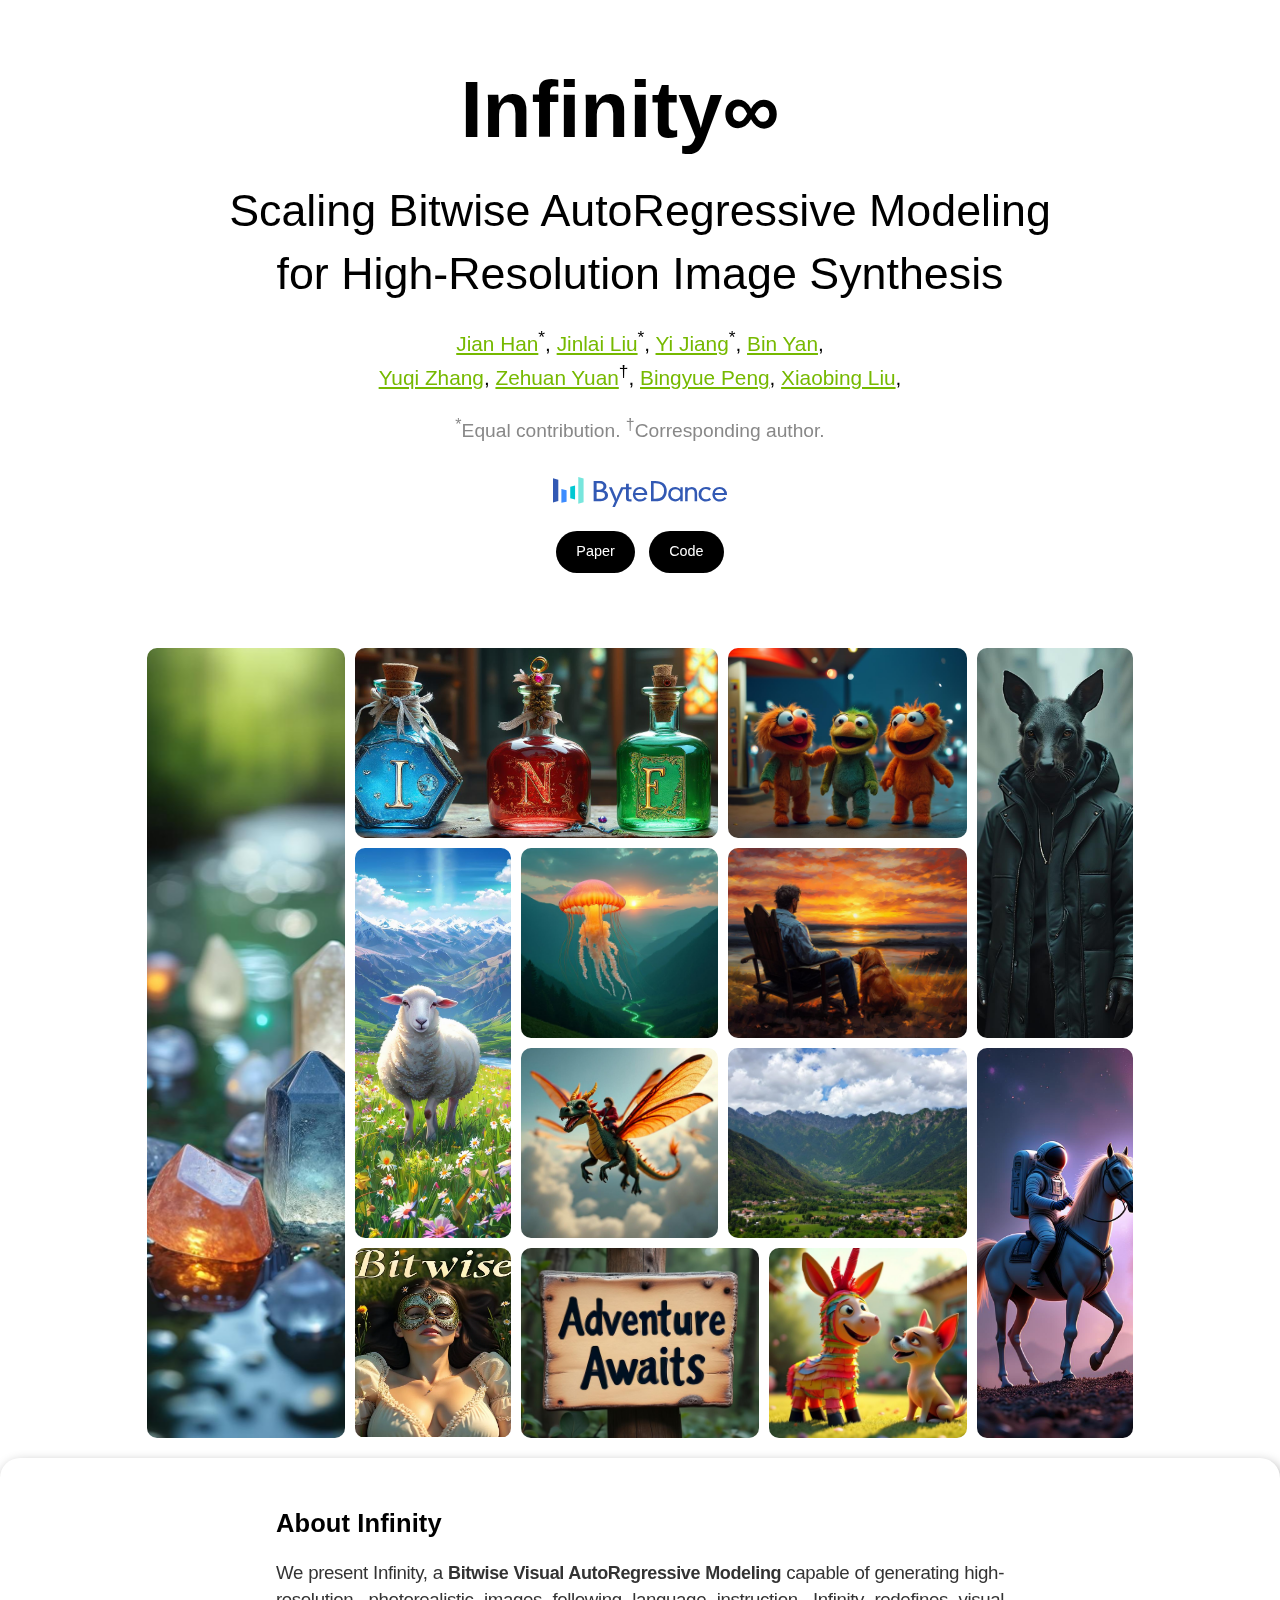
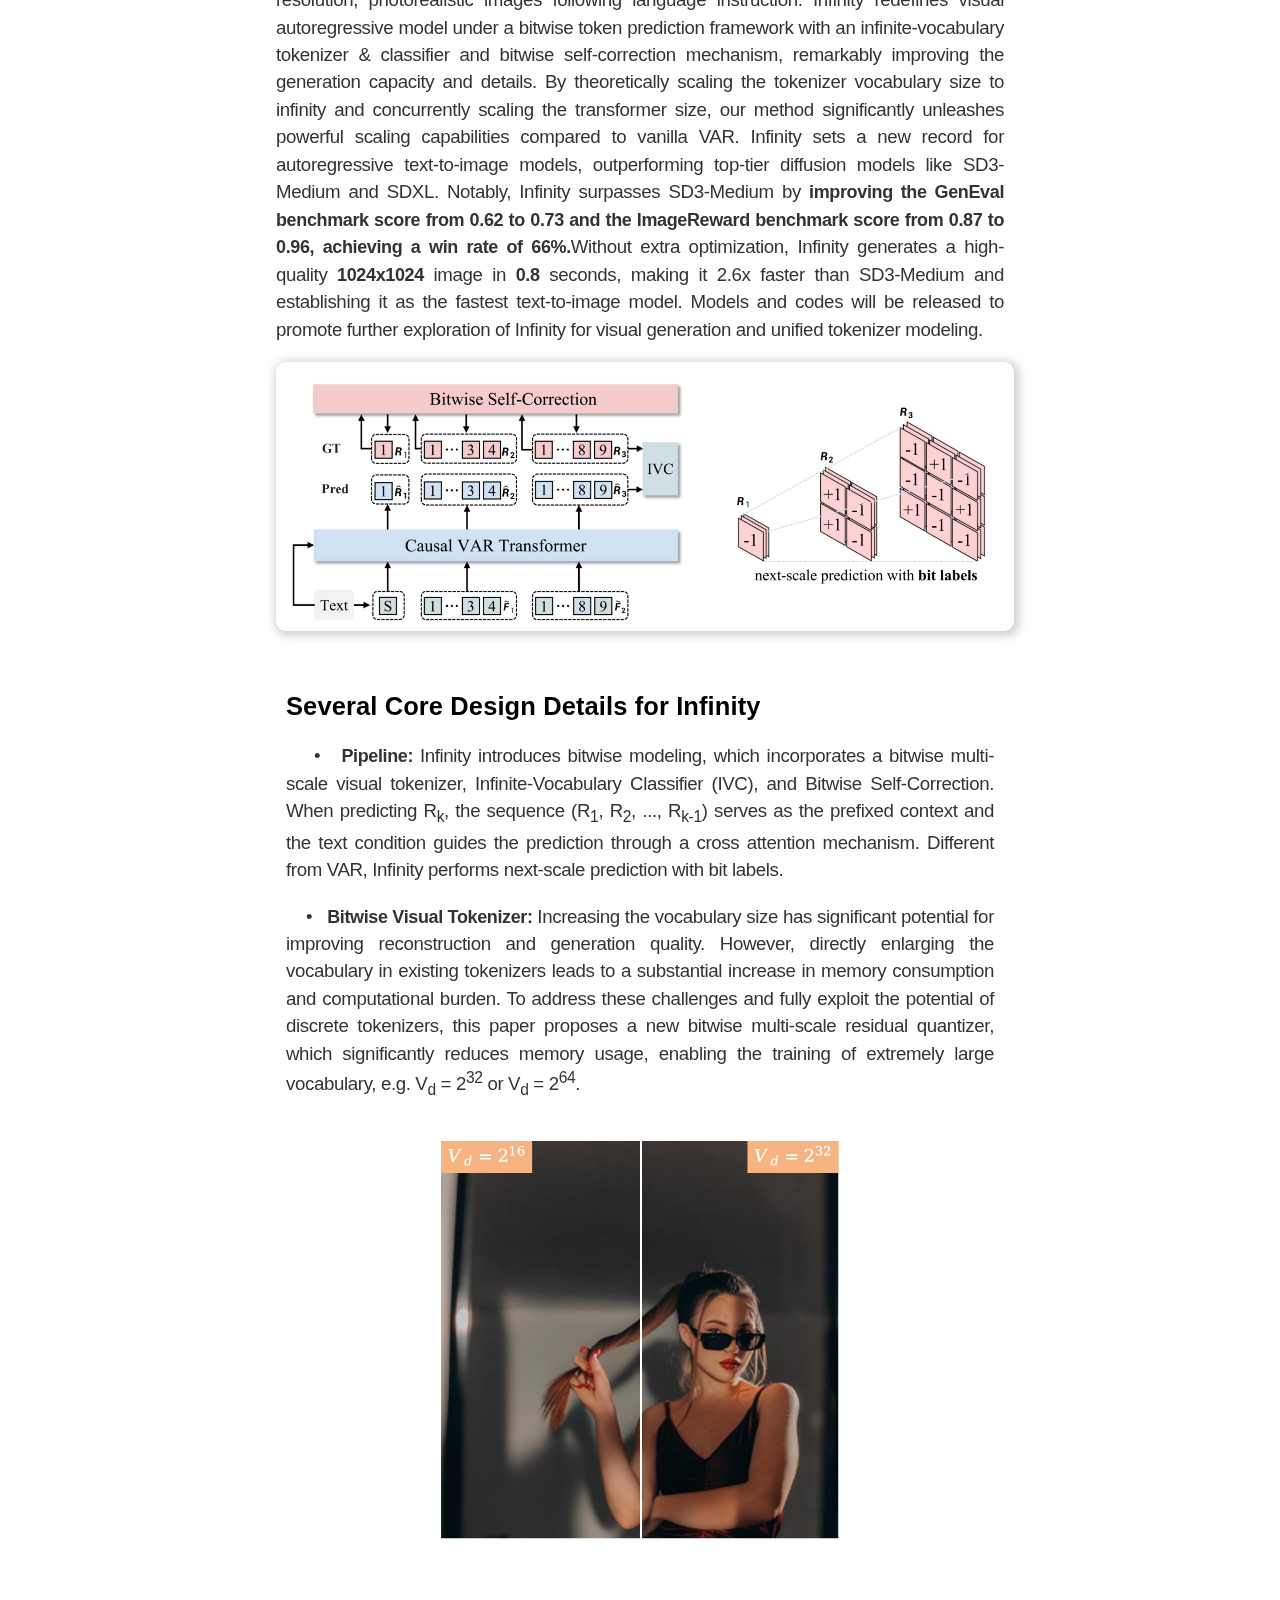
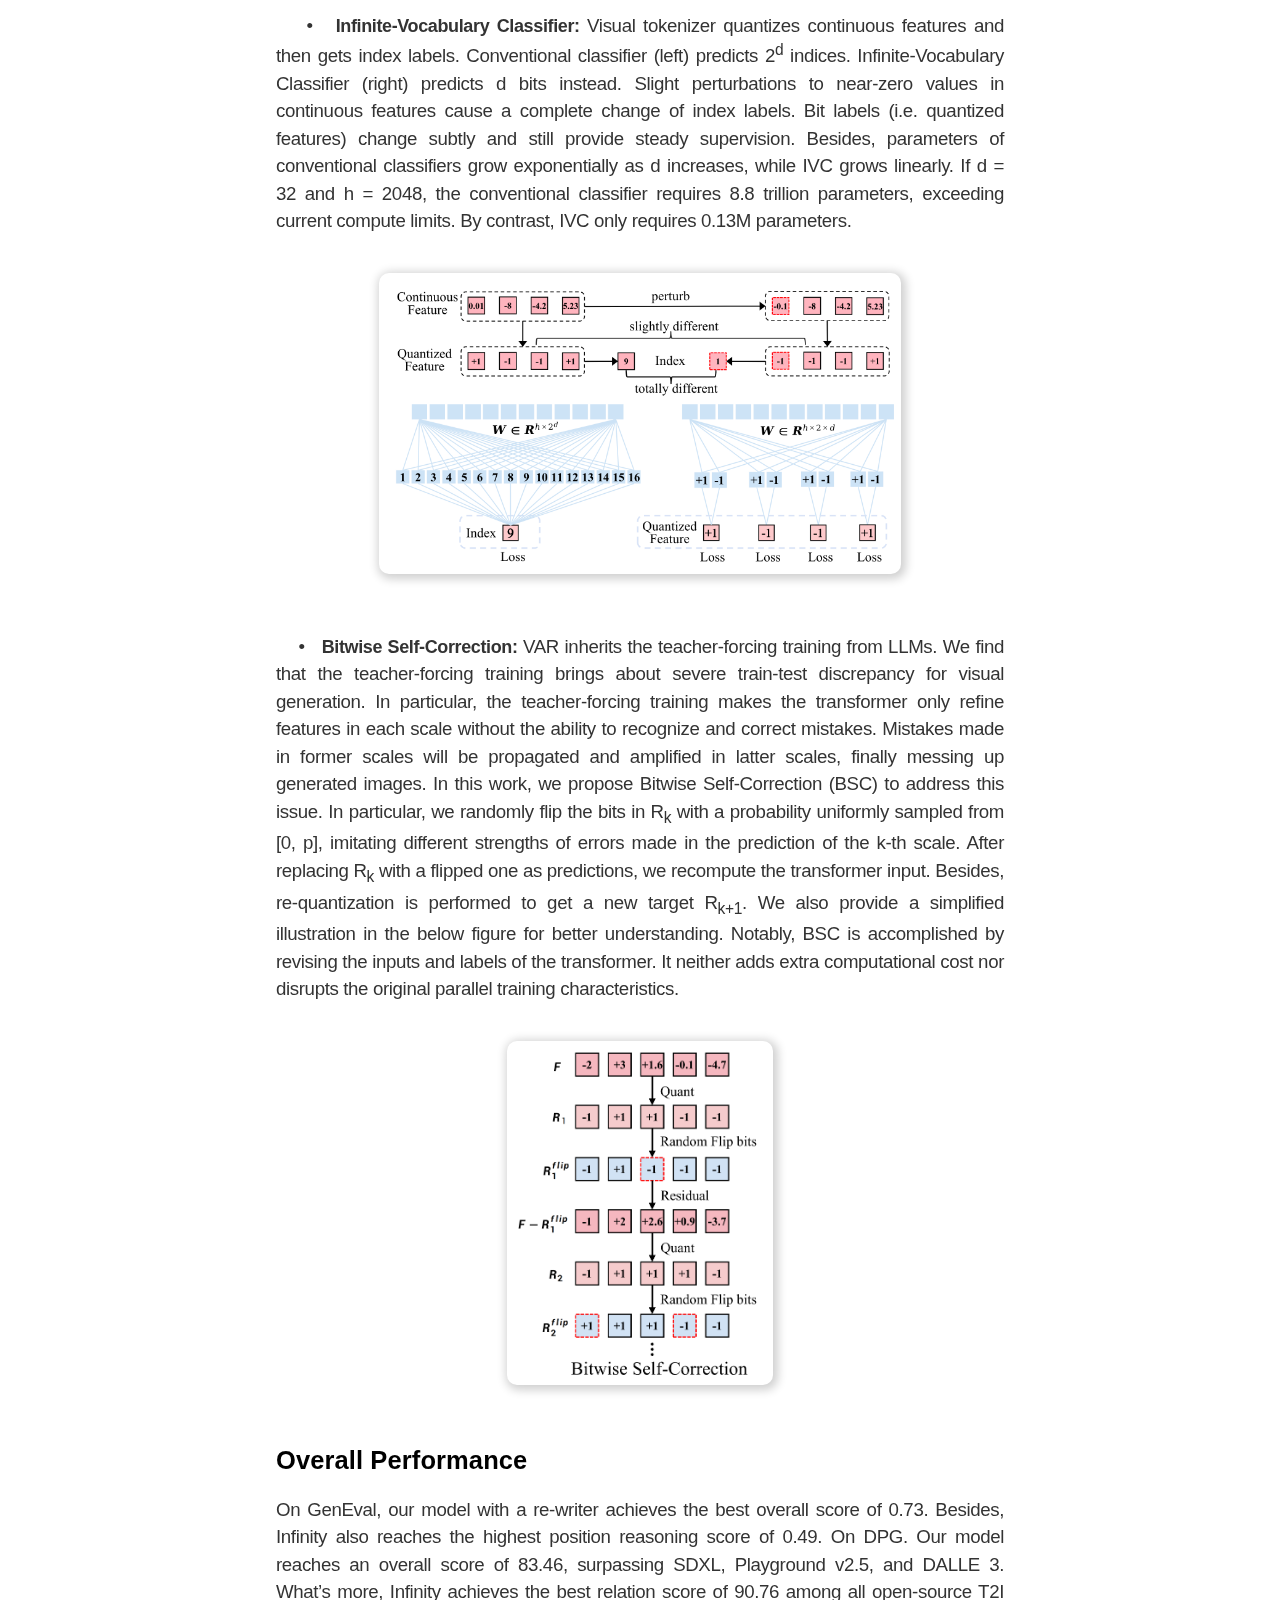
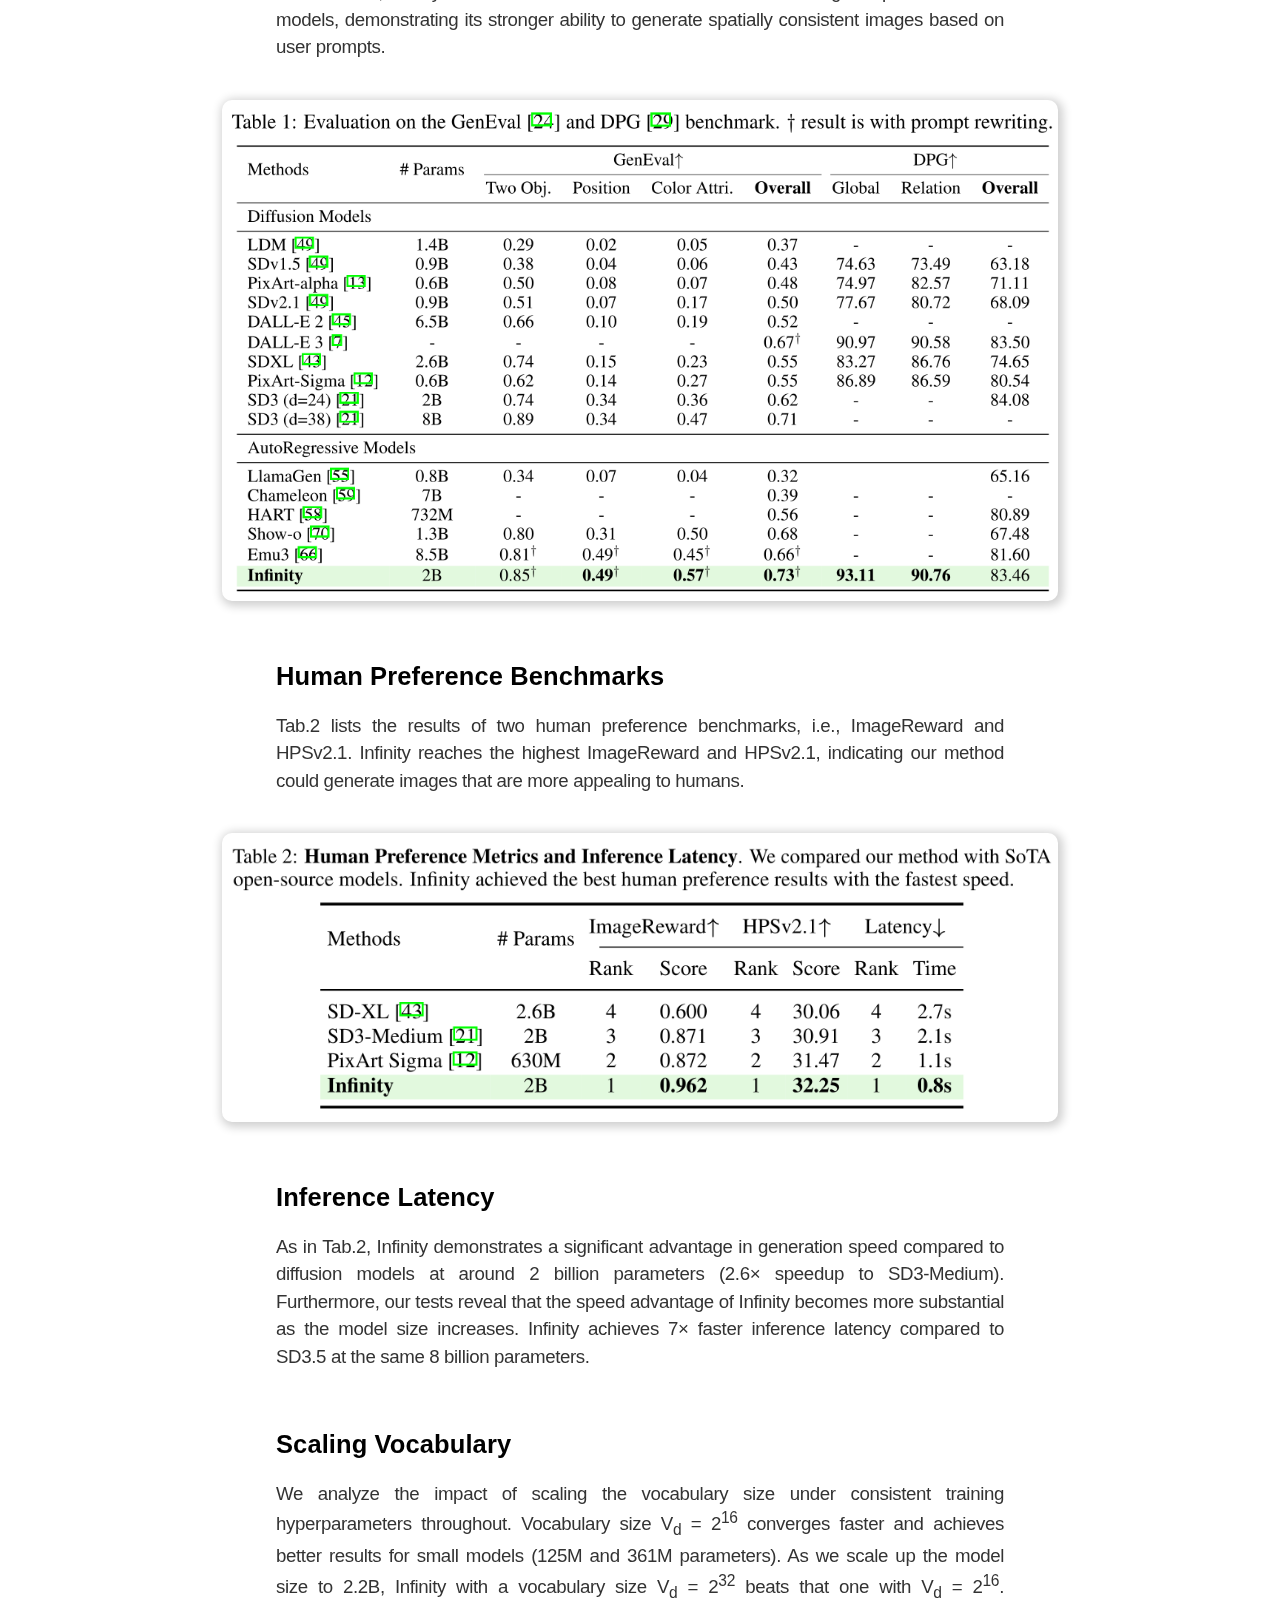
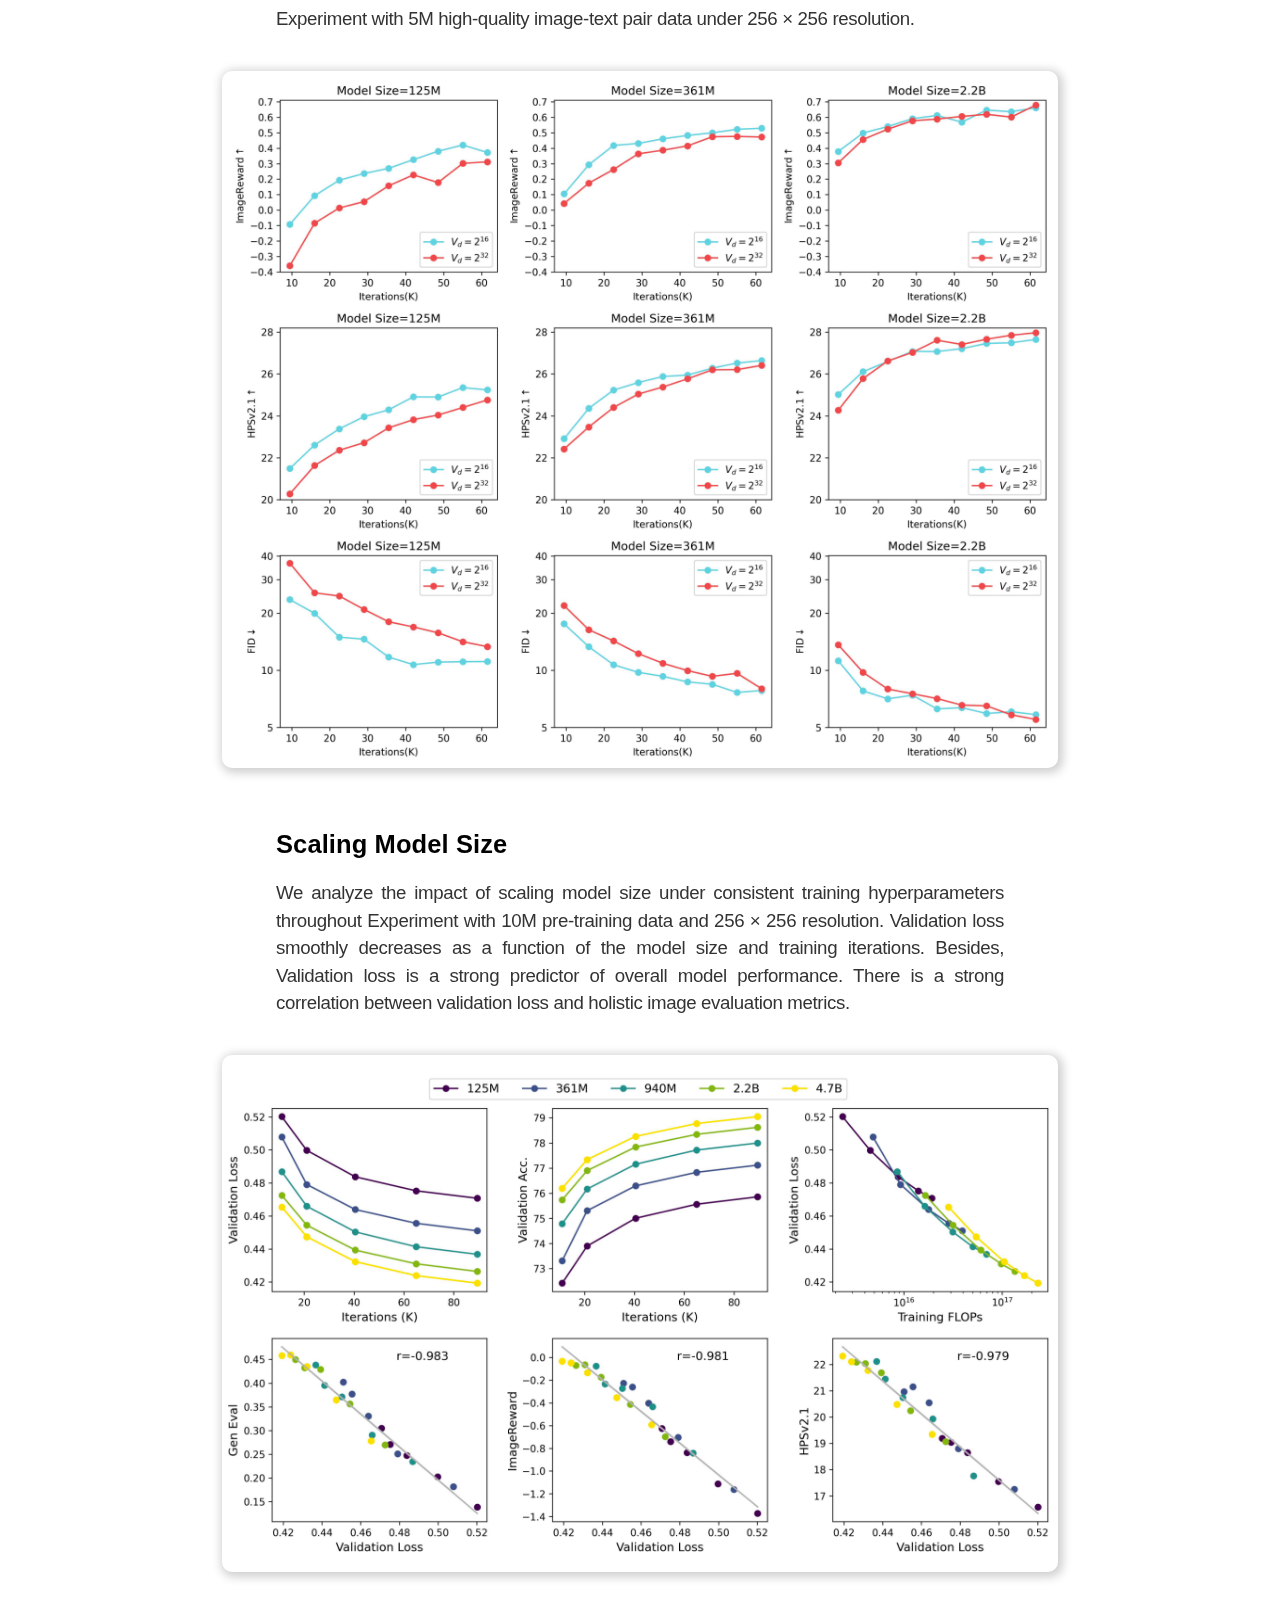
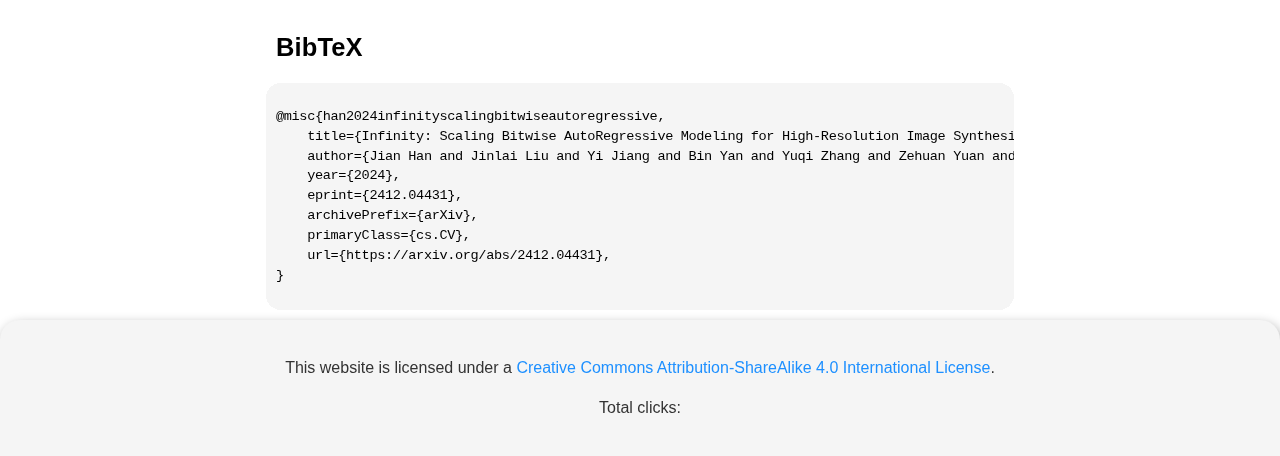
==== index.html @ 21032c70 "[update] rename html" ====
<!DOCTYPE html>
<html lang="en"><head><meta http-equiv="Content-Type" content="text/html; charset=UTF-8">
    <meta name="viewport" content="width=device-width, initial-scale=1.0">
    <title>Infinity</title>
    <style>
        body {
            font-family: Arial, sans-serif;
            line-height: 1.5; /* Adjust this value to make the spacing larger */
            margin: 0;
            padding: 0;
            color: black;
            background-image: url('asset/samples/pexels-photo-28821825.jpeg'); /* Background image */
            background-size: contain; /* Cover the entire viewport */
            background-attachment: fixed; /* Fixed background */
            background-position: center;
            direction: ltr;
        }
        .hero {
            text-align: center;
            padding: 50px 0;
            background-color: #fff;
            border-bottom-left-radius: 20px;
            border-bottom-right-radius: 20px;
        }
        .hero h1 {
            font-size: 5em;
            margin: 0.2em 0;
        }
        .hero h2 {
            font-size: 2.8em;
            margin: 0.2em 0;
            font-weight: normal;
            line-height: 1.4; /* Adjust this value to make the spacing larger */
        }
        .hero p {
            font-size: 1.4em;
            margin-bottom: 1em;
        }
        .button {
            display: inline-block;
            padding: 10px 20px;
            margin: 5px;
            font-size: 0.9em;
            color: white;
            background-color: black;
            border-radius: 30px;
            text-decoration: none;
        }
        .gallery-container {
            max-width: 77%; /* Limit the width of the gallery */
            margin: 0 auto; /* Center the gallery */
            padding: 20px 0; /* Add some padding on top and bottom */
        }
        .gallery {
            display: grid;
            grid-template-columns: repeat(24, 1fr); /* 12 columns grid */
            grid-auto-rows: 150px; /* Adjust row height */
            gap: 10px;
        }
        .gallery-item {
            overflow: hidden;
            /*aspect-ratio: 1/1; !* Keep the aspect ratio of the images *!*/
        }
        .gallery-item img {
            width: 100%;
            height: 100%;
            object-fit: cover;
            cursor: pointer; /* Cursor change on hover */
            border-radius: 10px; /* Rounded corners */
            transition: transform 0.3s ease; /* Add smooth transition */
        }
        /* Image scaling on hover */
        .gallery-item img:hover {
            transform: scale(1.2); /* Scale the image to 1.2 times its original size */
        }
        /* Define specific grid item placements */
        .item1 { grid-column: span 5; grid-row: span 8; } /* Large image */
        .item2 { grid-column: span 9; grid-row: span 2; } /* Smaller image */
        .item3 { grid-column: span 6; grid-row: span 2; } /* Horizontal image */
        .item4 { grid-column: span 4; grid-row: span 4; } /* Wide image */
        .item5 { grid-column: span 4; grid-row: span 4; } /* Wide image */
        .item6 { grid-column: span 5; grid-row: span 2; } /* Wide image */
        .item7 { grid-column: span 6; grid-row: span 2; } /* Square image */
        .item8 { grid-column: span 5; grid-row: span 2; } /* Vertical image */
        .item9 { grid-column: span 6; grid-row: span 2; } /* Vertical image */


        .item10 { grid-column: span 4; grid-row: span 4; } /* Another larger image */
        .item11 { grid-column: span 4; grid-row: span 2; } /* Another larger image */
        .item12 { grid-column: span 6; grid-row: span 2; } /* Another larger image */
        .item13 { grid-column: span 5; grid-row: span 2; } /* Another larger image */

        .item14 { grid-column: span 4; grid-row: span 3; } /* Another larger image */

        .item15 { grid-column: span 4; grid-row: span 4; } /* Another larger image */
        .item16 { grid-column: span 4; grid-row: span 4; } /* Another larger image */
        .item17 { grid-column: span 2; grid-row: span 4; } /* Another larger image */
        .item18 { grid-column: span 2; grid-row: span 4; } /* Another larger image */

        /* Modal styling */
        #modal {
            display: none; /* Hidden by default */
            position: fixed; /* Stay in place */
            z-index: 1; /* Sit on top */
            left: 0;
            top: 0;
            width: 100%; /* Full width */
            height: 100%; /* Full height */
            overflow: auto; /* Enable scroll if needed */
            background-color: rgba(0, 0, 0, 0.9); /* Black w/ opacity */
            justify-content: center; /* Horizontally center the image */
            flex-direction: column;
            align-items: center; /* Center align items vertically */
        }
        #modal img {
            margin: auto;
            display: block;
            max-width: 77%;
            max-height: 77%; /* Ensure the image doesn't overflow vertically */
            object-fit: contain; /* Make sure the aspect ratio is preserved */
        }
        #modal-description {
            color: white;
            text-align: center;
            margin-top: 10px; /* Adjust this value to move text closer to the image */
            font-size: 1.2em;
        }
        .description {
            font-family: Arial, sans-serif;
            font-style: normal;
            font-size: 17px;
            line-height: 1.47;
            color: #333;
            /*color: black; !* Text color *!*/
            letter-spacing: -0.022em;
            font-weight: 400;
            background-color: #fff; /* Solid background color that spans the entire width */
            padding: 20px 0; /* Add vertical padding */
            text-align: center; /* Center align text */
            border-top-left-radius: 20px;
            border-top-right-radius: 20px;
            box-shadow: 2px 4px 12px #00000054;
        }
        .description_noborder {
            font-family: Arial, sans-serif;
            font-style: normal;
            font-size: 17px;
            line-height: 1.47;
            color: #333;
            /*color: black; !* Text color *!*/
            letter-spacing: -0.022em;
            font-weight: 400;
            background-color: #fff; /* Solid background color that spans the entire width */
            padding: 20px 0; /* Add vertical padding */
            text-align: center; /* Center align text */
        }
        .description-content {
            /*background-color: rgba(255, 255, 255, 0.1); !* Semi-transparent background inside the section *!*/
            /*border: 2px solid #555; !* Adding a lighter border *!*/
            max-width: 65%; /* Limit the width to 80% of the screen */
            margin: 0 auto; /* Center the content horizontally */
            padding: 20px; /* Padding inside the border */
            font-style: normal;
            border-radius: 18px;
            /*box-shadow: 2px 4px 12px #00000014;*/
        }
        .description-content h2 {
            display: block;
            color: black;
            font-size: 1.5em;
            line-height: 1.125;
            letter-spacing: .004em;
            font-weight: 600;
            text-align: left; /* Center-align the h2 */
            margin-block-start: 0.83em;
            margin-block-end: 0.83em;
            margin-inline-start: 0px;
            margin-inline-end: 0px;
            font-style: normal;
        }
        .description-content p {
            font-size: 1.1em;
            text-align: justify; /* Left-align the p */
            font-weight: normal;
        }
        .citation {
            /*background-color: #333; !* Solid background color that spans the entire width *!*/
            font-family: Arial, sans-serif;
            background-color: #fff; /* Solid background color that spans the entire width */
            color: black;
            padding: 10px;
            text-align: center;
            margin-top: 10px;
        }
        .citation-content {
            text-align: left;
            border-radius: 15px; /* Rounded corners */
            font-size: 0.8em;
            max-width: 80%; /* Limit the width to 80% of the screen */
            margin: 0 auto; /* Center the content horizontally */
            margin-top: -30px;
            padding: 0; /* Padding inside the border */
            background-color: #f5f5f5; /* Semi-transparent background inside the section */
            overflow-x: auto; /* Horizontal scrolling */
            overflow-y: hidden; /* Prevent vertical scrolling */
            white-space: nowrap; /* Prevent line breaks */
        }
        .citation-content h2 {
            font-size: 2em;
            text-align: left;
            font-weight: normal;
        }
        .citation pre {
            border-radius: 15px; /* Rounded corners */
            max-width: 90%; /* Limit the width to 80% of the screen */
            text-align: left;
        }
        .footer {
            background-color: #f5f5f5;
            box-shadow: 2px 4px 12px #00000054;
            color: #333;
            padding: 20px;
            text-align: center;
            margin-top: -20px;
            border-top-left-radius: 20px;
            border-top-right-radius: 20px;
        }
        .footer a {
            color: dodgerblue;
            text-decoration: none;
        }
        .inserted-image {
            max-width: 80%;  /* Set the maximum width for the image */
            height: auto;    /* Ensure the height adjusts automatically to maintain aspect ratio */
            margin: 30px;  /* Add space above and below the image */
            margin-top: 10px;
            display: block;  /* Make sure the image is treated as a block-level element */
            margin-left: auto; /* Center the image horizontally */
            margin-right: auto;
            border-radius: 10px;
            box-shadow: 2px 2px 10px 3px #00000030;
        }
        .inserted-image-noshadow {
            max-width: 30%;  /* Set the maximum width for the image */
            margin-left: auto; /* Center the image horizontally */
            margin-right: auto;
            border-radius: 10px;
        }
        .video-container {
            text-align: center;  /* Center the video horizontally */
            margin: 20px 0;  /* Add some vertical margin around the video */
        }
        video {
            max-width: 80%;  /* The video will scale to fit the container */
            height: auto;  /* Maintain the video's aspect ratio */
            border-radius: 10px;  /* Rounded corners for the video */
            box-shadow: 2px 2px 10px 3px #00000054;
        }
        .logo {
            color: black;
            display: flex;
            justify-content: center;
            /*justify-content: left;*/
            align-items: center;
            text-align: center;
            gap: 60px;
        }
        .logo-sup {
            position: absolute;
            top: -5px; /* Adjust this value to position it closer to the top */
            right: -10px; /* Adjust this value to move it horizontally */
            font-size: 14px; /* Increase the size of the superscript */
            color: black; /* Change the color if needed */
          }
        /* Image comparison container */
        .image-comparison-container {
            background-color: #fff; /* Solid background color that spans the entire width */
        }
        .image-comparison-content {
            position: relative;
            width: 580px;  /* Adjust the width as needed */
            height: 402px; /* Adjust the height as needed */
            overflow: hidden; /* Make sure overflow isn't hiding any part of the images */
            margin: 0 auto;
            margin-top: -20px;
            cursor: ew-resize;
            border-radius: 10px;
        }
        .image-comparison-content img {
            position: absolute;
            width: 100%;
            height: 99%;
            background-color: #fff;
            object-fit: contain; /* Use contain to ensure the whole image is visible */
        }
        .image-comparison-content .slider {
            position: absolute;
            top: 0;
            bottom: 0;
            left: 50%;
            width: 2px;
            background-color: #fff;
            z-index: 10;
        }
        .image-comparison-content .slider-black {
            position: absolute;
            top: 0;
            bottom: 0;
            left: 50%;
            width: 2px;
            background-color: black;
            z-index: 10;
        }
        .demo {
            margin-top: -20px;
            background-color: #fff;
            text-align: center;
        }
        .demo iframe {
            width: 50%;
        }
        .image-comparison-content .image-2 {
            clip-path: inset(0 0 0 50%);
        }
        .image-comparison-content .image-4 {
            clip-path: inset(0 0 0 50%);
        }
        @media (max-width: 4096px) {
            .gallery {
                /*grid-template-columns: repeat(auto-fit, minmax(40px, 1fr)); !* Adjust columns for smaller screens *!*/
                grid-auto-columns: 100px; /* Adjust columns for smaller screens */
                grid-auto-rows: 200px; /* Set a fixed height for the grid items */
            }
            .demo iframe {
                width: 800px;
            }
        }
        @media (max-width: 2048px) {
            .gallery {
                /*grid-template-columns: repeat(auto-fit, minmax(40px, 1fr)); !* Adjust columns for smaller screens *!*/
                grid-auto-columns: 60px; /* Adjust columns for smaller screens */
                grid-auto-rows: 90px; /* Set a fixed height for the grid items */
            }
            .demo iframe {
                width: 800px;
            }
        }
        @media (min-width: 2048px) {
            .description-content {
                max-width: 728px; /* Limit the width to 80% of the screen */
                padding: 10px; /* Padding inside the border */
            }
            .citation-content {
                max-width: 728px; /* Limit the width to 80% of the screen */
                padding: 10px; /* Padding inside the border */
            }
            .inserted-image {
                max-width: 1024px; /* Limit the width to 80% of the screen */
                padding: 10px; /* Padding inside the border */
            }
            .inserted-image-noshadow {
                max-width: 384px; /* Limit the width to 80% of the screen */
            }
            video {
                max-width: 1024px;  /* The video will scale to fit the container */
            }
        }
        @media (max-width: 1024px) {
            .gallery {
                /*grid-template-columns: repeat(auto-fit, minmax(40px, 1fr)); !* Adjust columns for smaller screens *!*/
                grid-auto-columns: 40px; /* Adjust columns for smaller screens */
                grid-auto-rows: 70px; /* Set a fixed height for the grid items */
            }
            .demo iframe {
                width: 80%;
            }
        }
        @media (min-width: 1024px) {
            .description-content {
                max-width: 728px; /* Limit the width to 80% of the screen */
                padding: 10px; /* Padding inside the border */
            }
            .citation-content {
                max-width: 728px; /* Limit the width to 80% of the screen */
                padding: 10px; /* Padding inside the border */
            }
            .inserted-image {
                max-width: 826px; /* Limit the width to 80% of the screen */
                padding: 5px; /* Padding inside the border */
            }
            .inserted-image-noshadow {
                max-width: 384px; /* Limit the width to 80% of the screen */
            }
            video {
                max-width: 728px;  /* The video will scale to fit the container */
            }
        }
        @media (max-width: 768px) {
            .gallery {
                /*grid-template-columns: repeat(auto-fit, minmax(40px, 1fr)); !* Adjust columns for smaller screens *!*/
                grid-auto-columns: 20px; /* Adjust columns for smaller screens */
                grid-auto-rows: 30px; /* Set a fixed height for the grid items */
                gap: 5px;
            }
            .gallery-container {
                max-width: 85%; /* Limit the width of the gallery */
                padding: 10px 0; /* Add some padding on top and bottom */
            }
            .hero h1 {
                font-size: 3em;
            }
            .hero h2 {
                font-size: 2em;
            }
            .hero p {
                font-size: 1em;
            }
            .description-content {
                max-width: 92%; /* Limit the width to 80% of the screen */
                padding: 10px; /* Padding inside the border */
            }
            .citation-content {
                max-width: 92%; /* Limit the width to 80% of the screen */
                padding: 10px; /* Padding inside the border */
            }
            .inserted-image {
                max-width: 95%; /* Limit the width to 80% of the screen */
                padding: 5px; /* Padding inside the border */
            }
            .inserted-image-noshadow {
                max-width: 50%; /* Limit the width to 80% of the screen */
                margin-left: auto; /* Center the image horizontally */
                margin-right: auto;
            }
            .image-comparison-content {
                max-height: 300px; /* Limit the width to 80% of the screen */
                max-width: 92%;
            }
            video {
                max-width: 92%;  /* The video will scale to fit the container */
            }
            .logo {
                gap: 10px;
            }
            .demo iframe {
                width: 95%;
            }
        }
        /* Dark mode */
        @media (prefers-color-scheme: dark) {
            .description {
                background-color: #333; /* Dark color for dark mode */
                color: white; /* Light text color for dark mode */
            }
            .description_noborder {
                background-color: #333; /* Dark color for dark mode */
                color: white; /* Light text color for dark mode */
            }
            .description_noborder h2{
                background-color: #333; /* Dark color for dark mode */
                color: white; /* Light text color for dark mode */
            }
            .description-content h2 {
                background-color: #333; /* Dark color for dark mode */
                color: white; /* Light text color for dark mode */
            }
            .citation {
                background-color: #333; /* Dark color for dark mode */
                color: white; /* Light text color for dark mode */
            }
            .citation-content {
                background-color: #555; /* Dark color for dark mode */
            }
            .citation-content h2 {
                background-color: #555; /* Dark color for dark mode */
            }
            .footer {
                background-color: #222; /* Dark color for dark mode */
                color: white;
            }
            .image-comparison-container {
                background-color: #333; /* Dark color for dark mode */
            }
            .demo {
                background-color: #333;
            }
        }
    </style>
</head>
<body data-new-gr-c-s-check-loaded="14.1211.0" data-gr-ext-installed="">
    <div class="hero">
        <div style="display: flex; justify-content: center; align-items: center; margin-left: -40px;">
            <h1 style="margin: 0;">Infinity&infin;</h1>
        </div>
        <h2>Scaling Bitwise AutoRegressive Modeling <br>
            for High-Resolution Image Synthesis</h2>
        <!-- <p>Exploring the Frontiers of Efficient Generative Foundation Models</p> -->

        <!-- Add author and institution information -->
        <div style="margin-top: 20px; text-align: center;">
            <p style="font-size: 1.3em; margin-bottom: 5px;">
                <a href="https://scholar.google.com/citations?user=H2DhYDoAAAAJ&hl=en&oi=sra" target="_blank" style="color: #76b900;">Jian Han</a><sup>*</sup>,
                <a href="https://scholar.google.com.hk/citations?user=PUI417QAAAAJ&hl=zh-CN&oi=ao" target="_blank" style="color: #76b900;">Jinlai Liu</a><sup>*</sup>,
                <a href="https://enjoyyi.github.io" target="_blank" style="color: #76b900;">Yi Jiang</a><sup>*</sup>,
                <a href="https://masterbin-iiau.github.io" target="_blank" style="color: #76b900;">Bin Yan</a>,<br>
                <a href="mailto:zhangyuqi.hi@bytedance.com" target="_blank" style="color: #76b900;">Yuqi Zhang</a>,
                <a href="https://shallowyuan.github.io/" target="_blank" style="color: #76b900;">Zehuan Yuan</a><sup>†</sup>,
                <a href="mailto:bingyue.peng@bytedance.com" target="_blank" style="color: #76b900;">Bingyue Peng</a>,
                <a href="mailto:will.liu@bytedance.com" target="_blank" style="color: #76b900;">Xiaobing Liu</a>,
            </p>
            <p style="font-size: 1.2em; color: #888;">
                <!-- ByteDance -->
                <sup>*</sup>Equal contribution.
                <sup>†</sup>Corresponding author.
            </p>
        </div>
<!--        <div style="overflow: hidden; background-color: #6699cc;">-->
        <div style="overflow: hidden; background-color: #fff;">
          <div class="logo" style="padding: 12px;">
            <a href="https://www.bytedance.com/en/" style="text-decoration: none; font-size: 16px;">
              <img src="static/images/more_samples/ByteDance_logo_English.svg" alt="bytedance Logo" style="width: auto; height: 30px;">
            </a>
          </div>
        </div>

        <a href="https://arxiv.org/abs/2412.04431" class="button">Paper</a>
        <a href="https://github.com/FoundationVision/Infinity" class="button">Code</a>
    </div>

    <div class="gallery-container">
        <section class="gallery" id="gallery">
        <div class="gallery-item item1"><img src="static/images/more_samples/图片1.png" alt="Image 1" data-description=""></div>
        <div class="gallery-item item2"><img src="static/images/more_samples/图片2.png" alt="Image 2" data-description="i, photo, typography, 3d render"></div>
        <div class="gallery-item item3"><img src="static/images/more_samples/图片3.png" alt="Image 2" data-description="tters is whitesand made, vibrant, graffiti, photo, typography, 3d render"></div>
        <div class="gallery-item item4"><img src="static/images/more_samples/图片4.png" alt="Image 4" data-description="make me a logo that says &quot;So Fast&quot;  with a really cool flying dragon shape with lightning sparks all over the sides and all of it contains Indonesian language"></div>
        <div class="gallery-item item5"><img src="static/images/more_samples/图片5.png" alt="Image 4" data-description="make me a logo that says &quot;So Fast&quot;  with a really cool flying dragon shape with lightning sparks all over the sides and all of it contains Indonesian language"></div>
        <div class="gallery-item item6"><img src="static/images/more_samples/图片6.png" alt="Image 10" data-description="a photo of a realistic cat that wears a taewondo uniform, chest protection gear and a helmet is kicking his leg high in a match in a stadium. Cinematic shot."></div>
        <div class="gallery-item item7"><img src="static/images/more_samples/图片7.png" alt="Image 7" data-description="A alpaca made of colorful building blocks, cyberpunk."></div>
        <div class="gallery-item item8"><img src="static/images/more_samples/图片8.png" alt="Image 8" data-description="portrait of a man with bat robotic head ,wearing Louis Vuitton , horror"></div>
        <div class="gallery-item item9"><img src="static/images/more_samples/scene_real.png" alt="Image 9" data-description="a more or less distant girl, the sunsets over a large beach, clear sky, in the style of experimental film, desert wave, 35mm film, doug aitken, light black and light aquamarine, colorful melancholy, ed mell"></div>
        <div class="gallery-item item10"><img src="static/images/more_samples/图片9.png" alt="Image 10" data-description="drone photography of the sea"></div>
        <div class="gallery-item item11"><img src="static/images/more_samples/图片11.png" alt="Image 11" data-description="a stunning and luxurious bedroom carved into a rocky mountainside seamlessly blending nature with modern design with a plush earth-toned bed textured stone walls circular fireplace massive uniquely shaped window framing snow-capped mountains dense forests, tranquil mountain retreat offering breathtaking views of alpine landscape wooden floors soft rugs rustic sophisticated charm, cozy tranquil peaceful relaxing perfect escape unwind connect with nature, soothing intimate elegance modern design raw beauty of nature harmonious blend captivating view enchanting inviting space, soft ambient lighting warm hues indirect lighting natural daylight balanced inviting glow"></div>
        <div class="gallery-item item12"><img src="static/images/more_samples/图片12.png" alt="Image 12" data-description="Astronaut in a jungle, cold color palette, muted colors, detailed, 8k"></div>
        <div class="gallery-item item13"><img src="static/images/more_samples/图片13.png" alt="Image 12" data-description="Astronaut in a jungle, cold color palette, muted colors, detailed, 8k"></div>


        <!-- <div class="gallery-item item5"><img src="static/images/carousel/图片5.png" alt="Image 5" data-description="portrait photo of a girl, photograph, highly detailed face, depth of field"></div>
        <div class="gallery-item item6"><img src="static/images/carousel/图片6.png" alt="Image 10" data-description="a photo of a realistic cat that wears a taewondo uniform, chest protection gear and a helmet is kicking his leg high in a match in a stadium. Cinematic shot."></div>

        <div class="gallery-item item7"><img src="static/images/carousel/图片7.png" alt="Image 7" data-description="A alpaca made of colorful building blocks, cyberpunk."></div>
        <div class="gallery-item item8"><img src="static/images/carousel/图片8.png" alt="Image 8" data-description="portrait of a man with bat robotic head ,wearing Louis Vuitton , horror"></div>
        <div class="gallery-item item9"><img src="static/images/carousel/图片9.png" alt="Image 9" data-description="a more or less distant girl, the sunsets over a large beach, clear sky, in the style of experimental film, desert wave, 35mm film, doug aitken, light black and light aquamarine, colorful melancholy, ed mell"></div>
        <div class="gallery-item item10"><img src="static/images/carousel/图片10.png" alt="Image 10" data-description="drone photography of the sea"></div>

        <div class="gallery-item item11"><img src="static/images/carousel/图片11.png" alt="Image 11" data-description="a stunning and luxurious bedroom carved into a rocky mountainside seamlessly blending nature with modern design with a plush earth-toned bed textured stone walls circular fireplace massive uniquely shaped window framing snow-capped mountains dense forests, tranquil mountain retreat offering breathtaking views of alpine landscape wooden floors soft rugs rustic sophisticated charm, cozy tranquil peaceful relaxing perfect escape unwind connect with nature, soothing intimate elegance modern design raw beauty of nature harmonious blend captivating view enchanting inviting space, soft ambient lighting warm hues indirect lighting natural daylight balanced inviting glow"></div>
        <div class="gallery-item item12"><img src="static/images/carousel/图片12.png" alt="Image 12" data-description="Astronaut in a jungle, cold color palette, muted colors, detailed, 8k"></div>
        <div class="gallery-item item13"><img src="static/images/carousel/图片1.png" alt="Image 13" data-description="A vintage photograph of the old sailing yacht &quot;Shamrock&quot; with its long, white sails billowing in the wind as it floats on calm waters against an overcast sky. The photo captures the classic design and elegance of traditional racing yachts from early last century."></div>
        <div class="gallery-item item14"><img src="static/images/carousel/图片1.png" alt="Image 14" data-description="a blue Porsche 356 parked in front of a yellow brick wall."></div>

        <div class="gallery-item item15"><img src="static/images/carousel/图片1.png" alt="Image 15" data-description="smiling cartoon dog sits at a table, coffee mug on hand, as a room goes up in flames. &quot;Help&quot; the dog is yelling"></div>
        <div class="gallery-item item16"><img src="static/images/carousel/图片1.png" alt="Image 16" data-description="Self-portrait oil painting, a beautiful cyborg with golden hair, 8k"></div>
        <div class="gallery-item item17"><img src="static/images/carousel/图片1.png" alt="Image 17" data-description="Pirate ship trapped in a cosmic maelstrom nebula, rendered in cosmic beach whirlpool engine, volumetric lighting, spectacular, ambient lights, light pollution, cinematic atmosphere, art nouveau style, illustration art artwork by SenseiJaye, intricate detail."></div>
        <div class="gallery-item item18"><img src="static/images/carousel/图片1.png" alt="Image 18" data-description="photograph of a stunt man walking while on fire dressed as an American politician, 35mm film still from movie directed in the style of Quentin Tarantino"></div> -->

        </section>
    </div>


    <section class="description">
        <div class="description-content">
          <h2>About Infinity</h2>
          <p>
            We present Infinity, a <strong style="font-size: 18px;">Bitwise Visual AutoRegressive Modeling</strong> capable of generating high-resolution, photorealistic 
            images following language instruction. Infinity redefines visual autoregressive model under a bitwise token prediction 
            framework with an infinite-vocabulary tokenizer & classifier and bitwise self-correction mechanism, remarkably improving
            the generation capacity and details. By theoretically scaling the tokenizer vocabulary size to infinity and concurrently
            scaling the transformer size, our method significantly unleashes powerful scaling capabilities compared to vanilla VAR.
            Infinity sets a new record for autoregressive text-to-image models, outperforming top-tier diffusion models like SD3-Medium
            and SDXL. Notably, Infinity surpasses SD3-Medium by <strong style="font-size: 18px;">improving the GenEval benchmark score from 0.62 to 0.73 and the 
                ImageReward benchmark score from 0.87 to 0.96, achieving a win rate of 66%.</strong>Without extra optimization, Infinity 
            generates a high-quality <strong style="font-size: 18px;">1024x1024</strong> image in <strong style="font-size: 18px;">0.8</strong> seconds, making it 2.6x faster than SD3-Medium and establishing
            it as the fastest text-to-image model. Models and codes will be released to promote further exploration of Infinity
            for visual generation and unified tokenizer modeling.
          </p>

        <div>
            <img src="static/images/method/framework_row.png" width='100%' alt="pipeline for Infinity" class="inserted-image">
        </div>

        <div class="description-content">
          <h2>Several Core Design Details for Infinity</h2>
          <p>
              &nbsp;&nbsp;&nbsp;&nbsp;•&nbsp;&nbsp;  <strong style="font-size: 18px;">Pipeline: </strong>
              Infinity introduces bitwise modeling, which incorporates a bitwise multi-scale visual tokenizer, 
            Infinite-Vocabulary Classifier (IVC), and Bitwise Self-Correction. When predicting R<sub>k</sub>, 
            the sequence (R<sub>1</sub>, R<sub>2</sub>, ..., R<sub>k-1</sub>) serves as the prefixed context and the text condition guides the prediction through 
            a cross attention mechanism. Different from VAR, Infinity performs next-scale prediction with bit labels.<br>
          </p>
          <p>
            &nbsp;&nbsp;&nbsp;&nbsp;•&nbsp;&nbsp;  <strong style="font-size: 18px;">Bitwise Visual Tokenizer: </strong>
            Increasing the vocabulary size has significant potential for improving reconstruction and generation quality. 
            However, directly enlarging the vocabulary in existing tokenizers leads to a substantial increase 
            in memory consumption and computational burden. To address these challenges and fully exploit the potential
            of discrete tokenizers, this paper proposes a new bitwise multi-scale residual quantizer, which significantly
            reduces memory usage, enabling the training of extremely large vocabulary, e.g. V<sub>d</sub> = 2<sup>32</sup> or V<sub>d</sub> = 2<sup>64</sup>.
        </p>
        </div>
    </section>

    <section class="image-comparison-container">
        <div class="image-comparison-content">
            <img src="static/images/16_vae.png" alt="Image 1" class="image-1">
            <img src="static/images/32_vae.png" alt="Image 2" class="image-2">
            <div class="slider"></div>
        </div>
    </section>

    <section class="description_noborder">

    <div class="description-content">
        </div>


        <div class="description-content">
          <p>
              &nbsp;&nbsp;&nbsp;&nbsp;•&nbsp;&nbsp; <strong style="font-size: 18px;">Infinite-Vocabulary Classifier: </strong>
              Visual tokenizer quantizes continuous features and then gets index labels. Conventional classifier (left) predicts 2<sup>d</sup> indices. 
                    Infinite-Vocabulary Classifier (right) predicts d bits instead. Slight perturbations to near-zero values in continuous features 
                    cause a complete change of index labels. Bit labels (i.e. quantized features) change subtly and still provide steady supervision. 
                    Besides, parameters of conventional classifiers grow exponentially as d increases, while IVC grows linearly. If d = 32 and h = 2048, 
                    the conventional classifier requires 8.8 trillion parameters, exceeding current compute limits. By contrast, IVC only requires 0.13M 
                    parameters.<br>
                </p>
        </div>

        <div>
            <img src="static/images/method/ivc.png" width='40%' alt="pipeline for Infinity" class="inserted-image">
        </div>

        <div class="description-content">
            <p>
                &nbsp;&nbsp;&nbsp;&nbsp;•&nbsp;&nbsp; <strong style="font-size: 18px;">Bitwise Self-Correction: </strong>
                VAR inherits the teacher-forcing training from LLMs. We find that the teacher-forcing training brings about severe train-test discrepancy 
                for visual generation. In particular, the teacher-forcing training makes the transformer only refine features in each scale 
                without the ability to recognize and correct mistakes. Mistakes made in former scales will be propagated and amplified in latter 
                scales, finally messing up generated images. In this work, we propose Bitwise Self-Correction (BSC) 
                to address this issue. In particular, we randomly flip the bits in R<sub>k</sub> with a probability uniformly 
                sampled from [0, p], imitating different strengths of errors made in the prediction of the k-th scale. After replacing R<sub>k</sub> with 
                a flipped one as predictions, we recompute the transformer input. Besides, re-quantization is performed to get a new target R<sub>k+1</sub>. 
                We also provide a simplified illustration in the below figure for better understanding. Notably, BSC is accomplished by revising the inputs 
                and labels of the transformer. It neither adds extra computational cost nor disrupts the original parallel training characteristics. <br>
            </p>

        </div>
  


        <div>
            <img src="static/images/method/bsc.png" width='20%' alt="pipeline for Infinity" class="inserted-image">
        </div>

        <div class="description-content">
          <h2>Overall Performance</h2>
            <p>On GenEval, our model with a re-writer achieves the best overall score of 0.73. Besides, Infinity also 
                reaches the highest position reasoning score of 0.49. On DPG. Our model reaches an overall score of 83.46, 
                surpassing SDXL, Playground v2.5, and DALLE 3. What’s more, Infinity achieves the best relation 
                score of 90.76 among all open-source T2I models, demonstrating its stronger ability to generate spatially 
                consistent images based on user prompts.</p>
        </div>

        <div>
            <img src="static/images/method/table1.png" alt="Infinity performance" class="inserted-image">
        </div>

        <div class="description-content">
            <h2>Human Preference Benchmarks</h2>
              <p>Tab.2 lists the results of two human preference benchmarks, i.e., ImageReward and HPSv2.1. 
                Infinity reaches the highest ImageReward and HPSv2.1, indicating our method could generate images that 
                are more appealing to humans.</p>
          </div>
  
          <div>
              <img src="static/images/method/table2.png" alt="Infinity performance" class="inserted-image">
          </div>

        <div class="description-content">
        <h2>Inference Latency</h2>
            <p>As in Tab.2, Infinity demonstrates a significant advantage in generation speed 
                compared to diffusion models at around 2 billion parameters (2.6× speedup to SD3-Medium). Furthermore, our tests reveal that the speed 
                advantage of Infinity becomes more substantial as the model size increases. Infinity achieves 7× faster 
                inference latency compared to SD3.5 at the same 8 billion parameters.</p>
        </div>

        <div class="description-content">
            <h2>Scaling Vocabulary</h2>
              <p>We analyze the impact of scaling the vocabulary size under consistent training hyperparameters throughout. 
                Vocabulary size V<sub>d</sub> = 2<sup>16</sup> converges faster and achieves better results for small models (125M and 361M parameters). 
                As we scale up the model size to 2.2B, Infinity with a vocabulary size V<sub>d</sub> = 2<sup>32</sup> beats that 
                one with V<sub>d</sub> = 2<sup>16</sup>. Experiment with 5M high-quality image-text pair data under 256 × 256 resolution.</p>
          </div>
  
          <div>
              <img src="static/images/method/scaling_vocabulary.png" alt="Infinity performance" class="inserted-image">
          </div>

          <div class="description-content">
            <h2>Scaling Model Size</h2>
              <p>We analyze the impact of scaling model size under consistent training hyperparameters throughout 
                Experiment with 10M pre-training data and 256 × 256 resolution. Validation loss smoothly decreases as a function 
                of the model size and training iterations. Besides, Validation loss is a strong predictor of overall model performance. 
                There is a strong correlation between validation loss and holistic image evaluation metrics.</p>
          </div>
  
          <div>
              <img src="static/images/method/scaling_models.png" alt="Infinity performance" class="inserted-image">
          </div>

        <!--BibTex citation -->
        <div class="description-content">
            <h2 class="title">BibTeX</h2>
        </div>
        <section class="citation" id="BibTeX">
            <div class="citation-content">
                <pre><code>@misc{han2024infinityscalingbitwiseautoregressive,
    title={Infinity: Scaling Bitwise AutoRegressive Modeling for High-Resolution Image Synthesis}, 
    author={Jian Han and Jinlai Liu and Yi Jiang and Bin Yan and Yuqi Zhang and Zehuan Yuan and Bingyue Peng and Xiaobing Liu},
    year={2024},
    eprint={2412.04431},
    archivePrefix={arXiv},
    primaryClass={cs.CV},
    url={https://arxiv.org/abs/2412.04431}, 
}</code></pre>
            </div>
        </section>

    </section>
    <!--End BibTex citation -->

    <!-- Footer Section -->
    <footer class="footer">
        <div class="container">
            <div class="columns is-centered">
                <div class="column is-8">
                    <div class="content">
                        <p>
                            This website is licensed under a <a rel="license" href="http://creativecommons.org/licenses/by-sa/4.0/" target="_blank">Creative
                                Commons Attribution-ShareAlike 4.0 International License</a>.
                        </p>
                        <span id="busuanzi_container_site_pv" style="display: inline;">Total clicks: <span id="busuanzi_value_site_pv"></span></span><p></p>
                    </div>
                </div>
            </div>
        </div>
    </footer>
    <!-- End Footer -->

    <script>
      // Function to open the modal and display the clicked image and description
      function openModal(img) {
          var modal = document.getElementById("modal");
          var modalImg = document.getElementById("modal-img");
          var modalDescription = document.getElementById("modal-description");

          modal.style.display = "flex";
          modalImg.src = img.src;
          modalDescription.textContent = img.getAttribute('data-description'); // Get description from data-description attribute
      }

      // Add click event listeners to all images in the gallery with their descriptions
      const images = document.querySelectorAll('.gallery-item img');
      images.forEach((img) => {
        img.addEventListener('click', () => openModal(img));
      });
    </script>

    <script>
        const container = document.querySelector('.image-comparison-content');
        const slider = document.querySelector('.slider');
        // const slider_black = document.querySelector('.slider-black');
        const image2 = document.querySelector('.image-2');
        // const image4 = document.querySelector('.image-4');

        container.addEventListener('mousemove', (e) => {
            const rect = container.getBoundingClientRect();
            let xPos = e.clientX - rect.left;

            if (xPos < 0) xPos = 0;
            if (xPos > rect.width) xPos = rect.width;

            const percentage = (xPos / rect.width) * 100;

            slider.style.left = `${percentage}%`;
            // slider_black.style.left = `${percentage}%`;
            image2.style.clipPath = `inset(0 0 0 ${percentage}%)`;
            // image4.style.clipPath = `inset(0 0 0 ${percentage}%)`;
        });
    </script>

</body><grammarly-desktop-integration data-grammarly-shadow-root="true"><template shadowrootmode="open"><style>
      div.grammarly-desktop-integration {
        position: absolute;
        width: 1px;
        height: 1px;
        padding: 0;
        margin: -1px;
        overflow: hidden;
        clip: rect(0, 0, 0, 0);
        white-space: nowrap;
        border: 0;
        -moz-user-select: none;
        -webkit-user-select: none;
        -ms-user-select:none;
        user-select:none;
      }

      div.grammarly-desktop-integration:before {
        content: attr(data-content);
      }
    </style><div aria-label="grammarly-integration" role="group" tabindex="-1" class="grammarly-desktop-integration" data-content="{&quot;mode&quot;:&quot;limited&quot;,&quot;isActive&quot;:false,&quot;isUserDisabled&quot;:false}"></div></template></grammarly-desktop-integration></html>
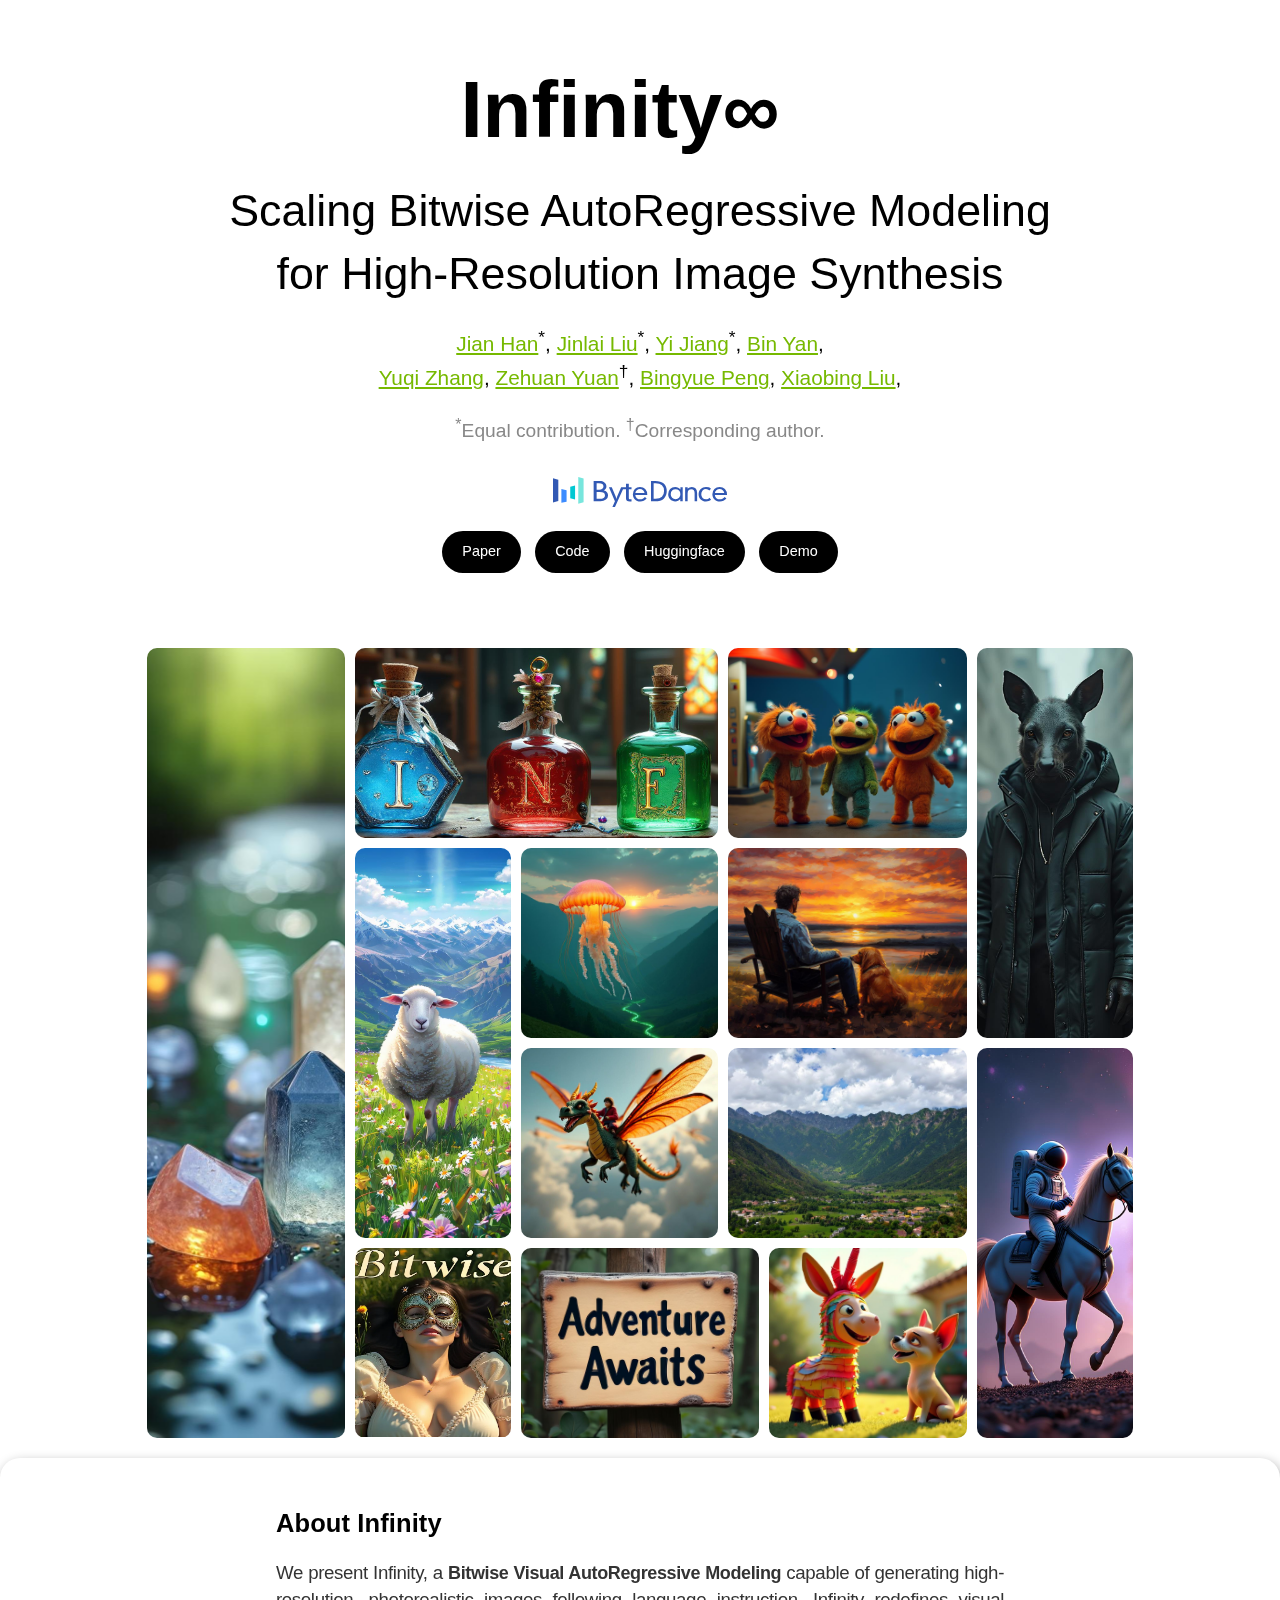
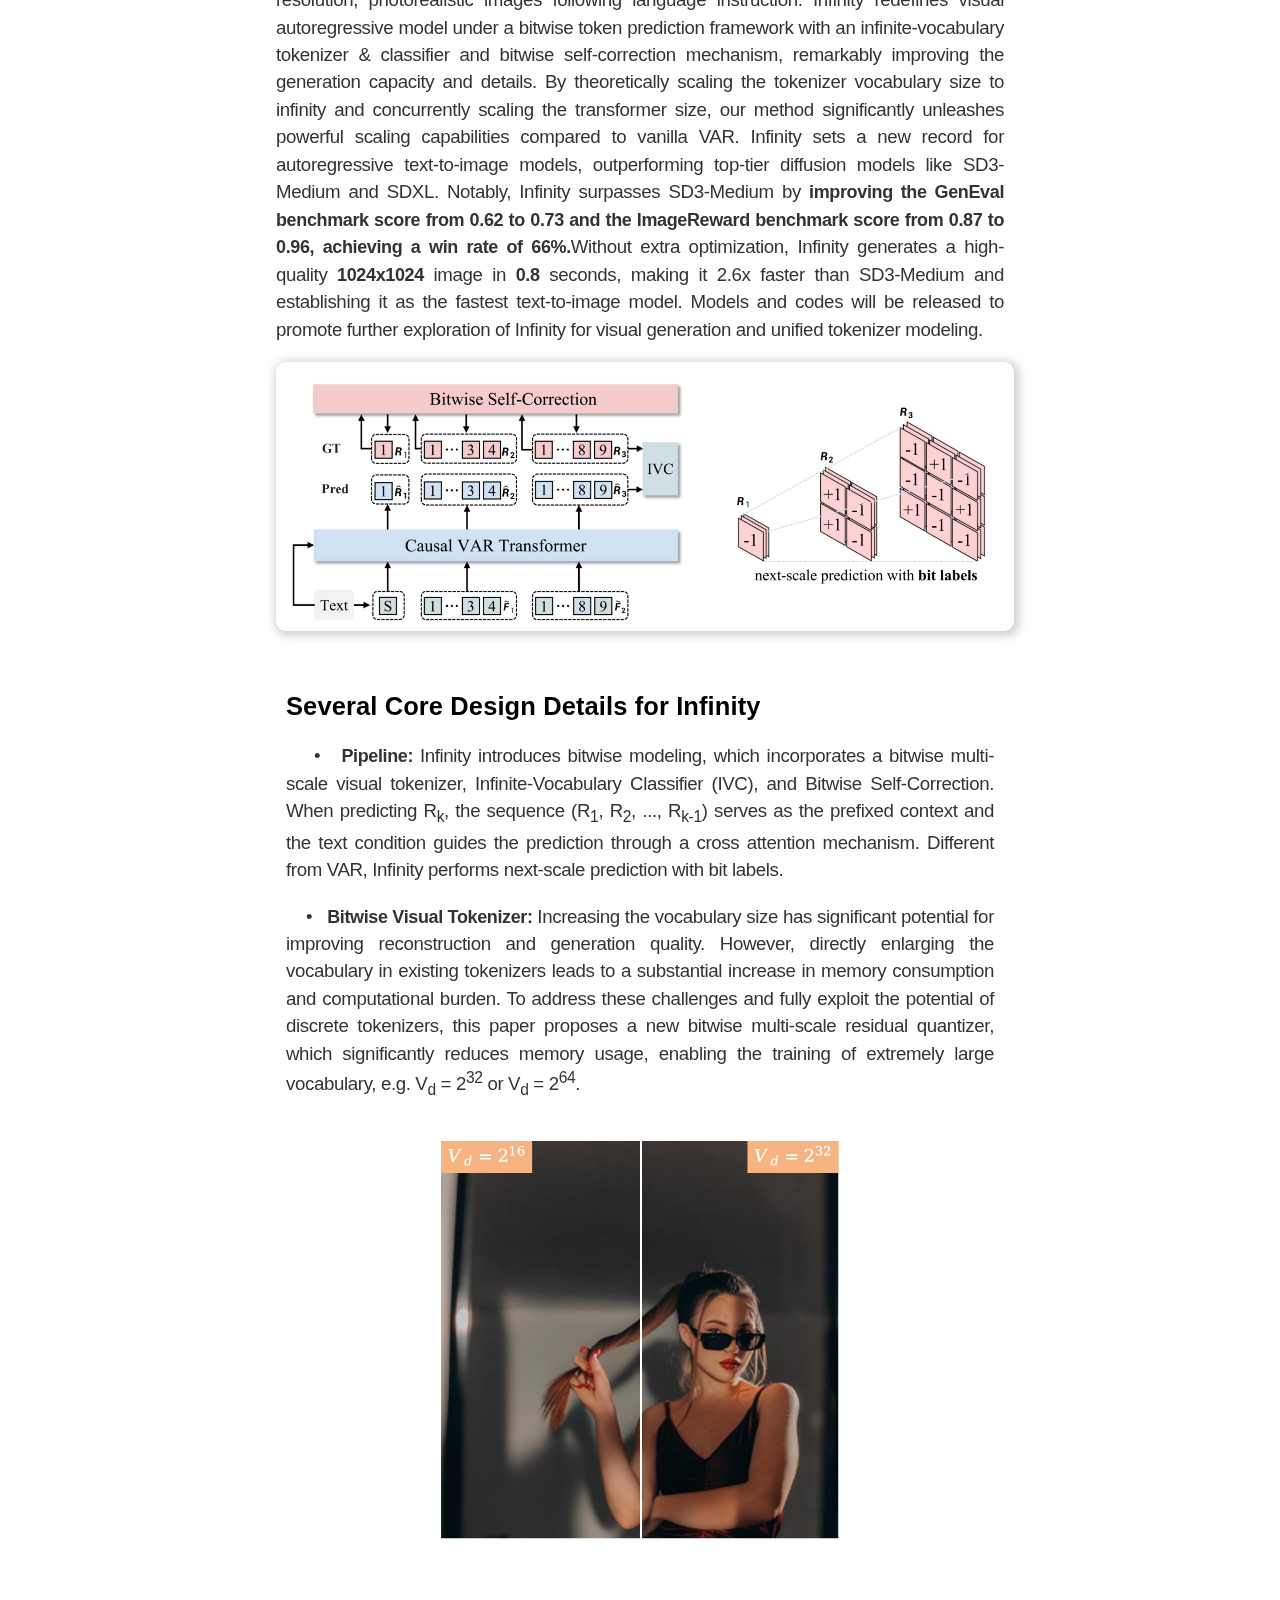
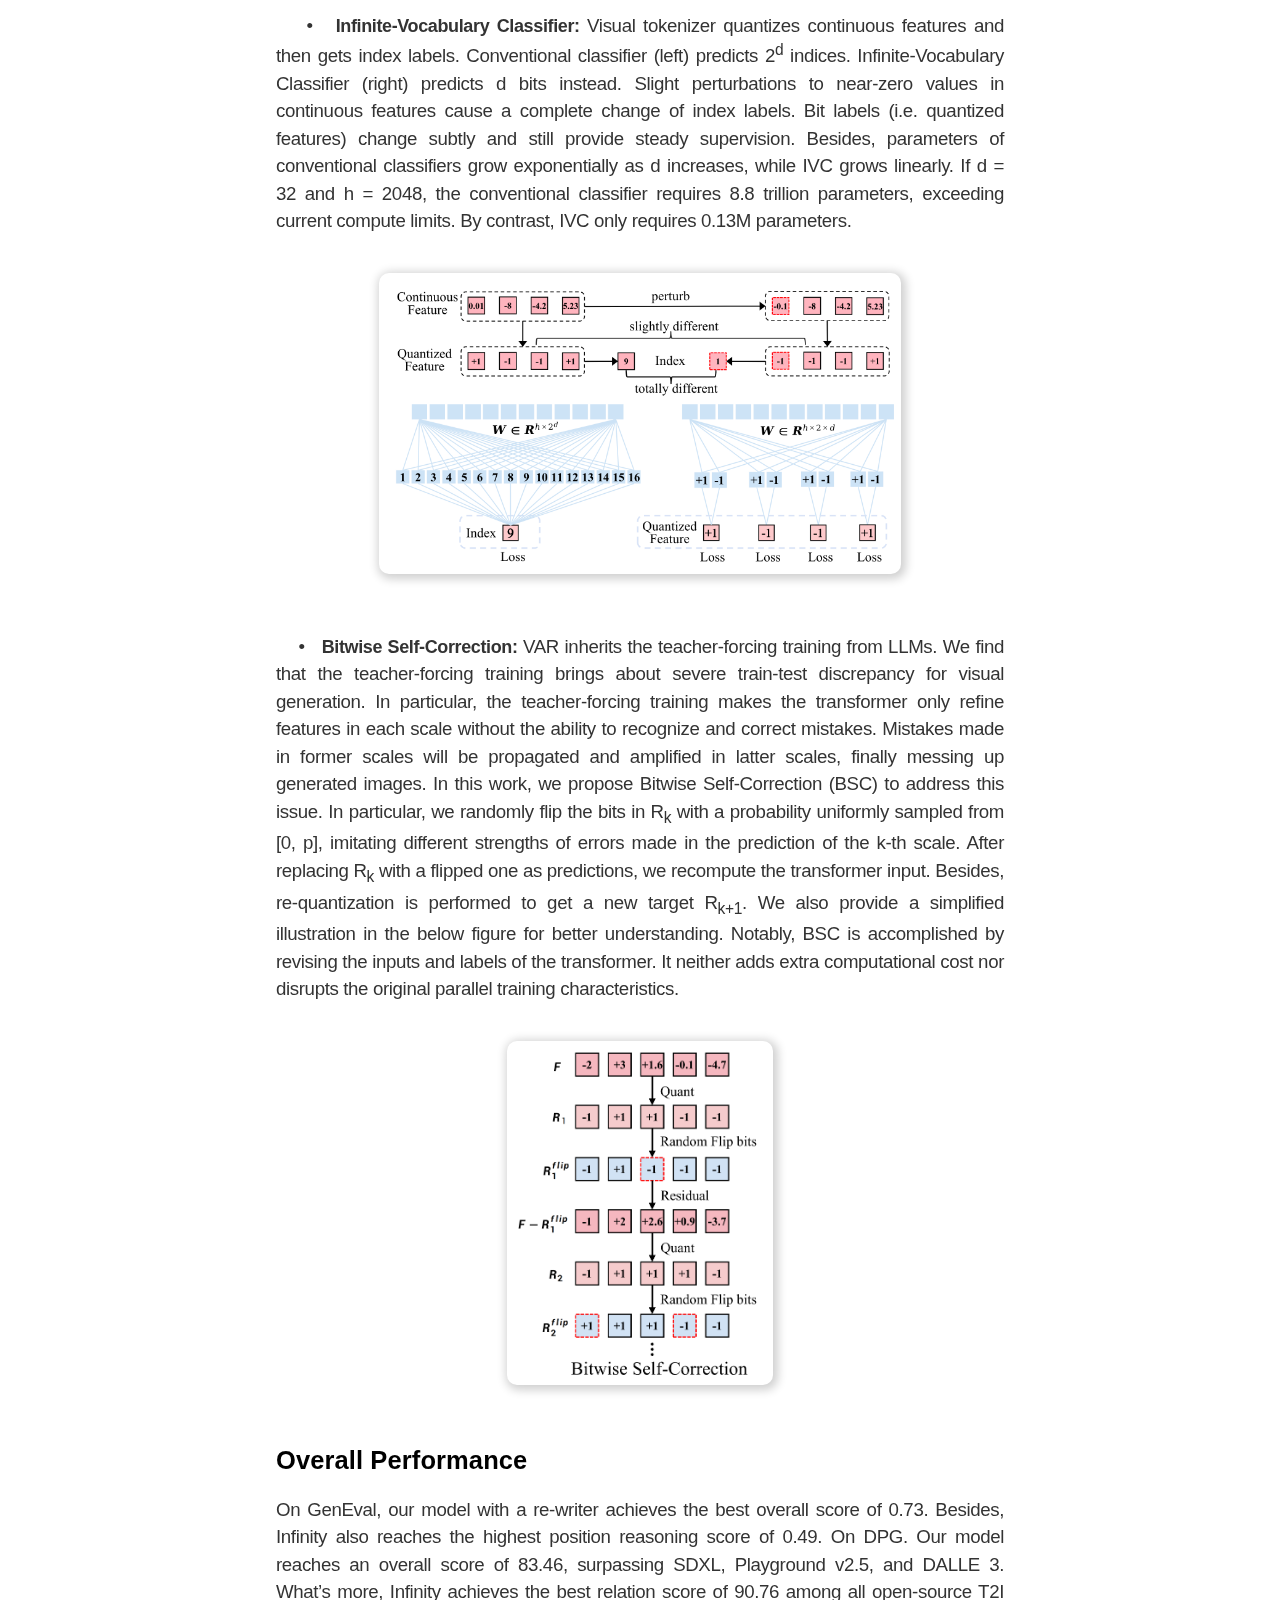
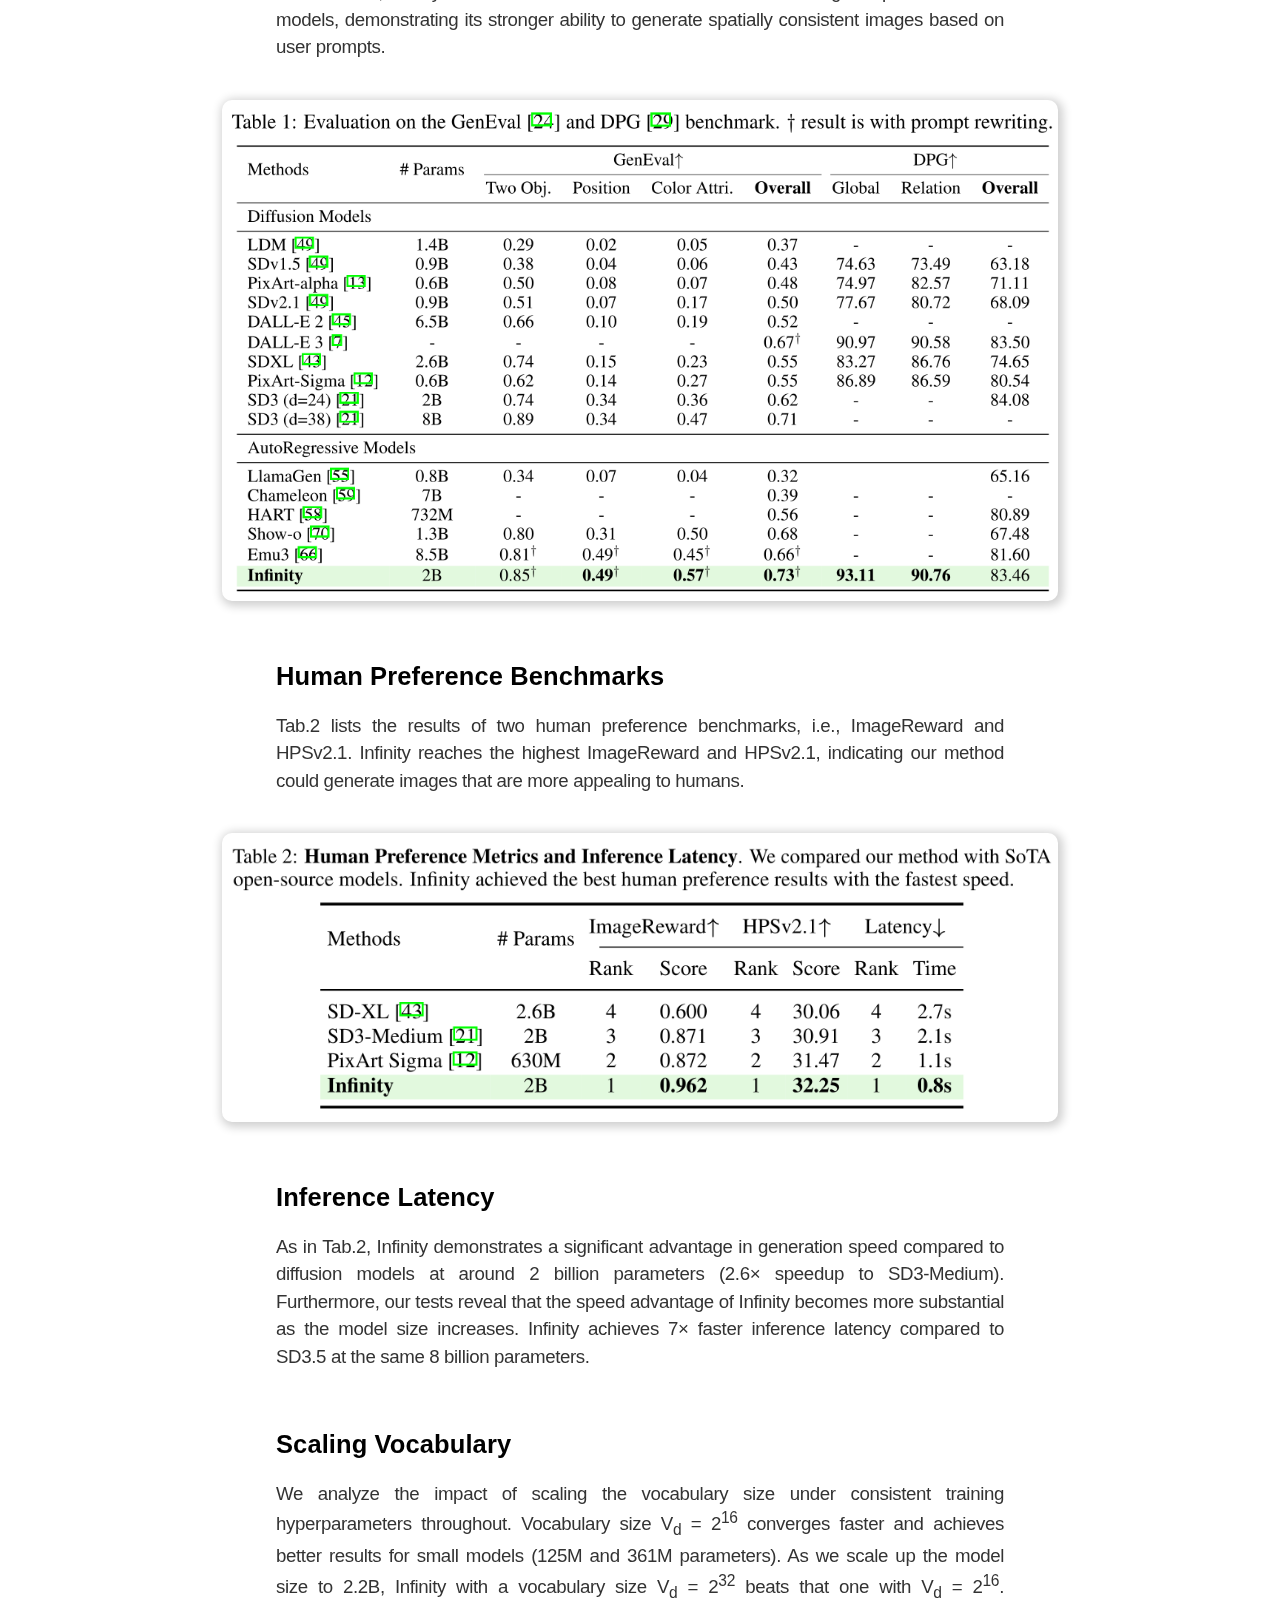
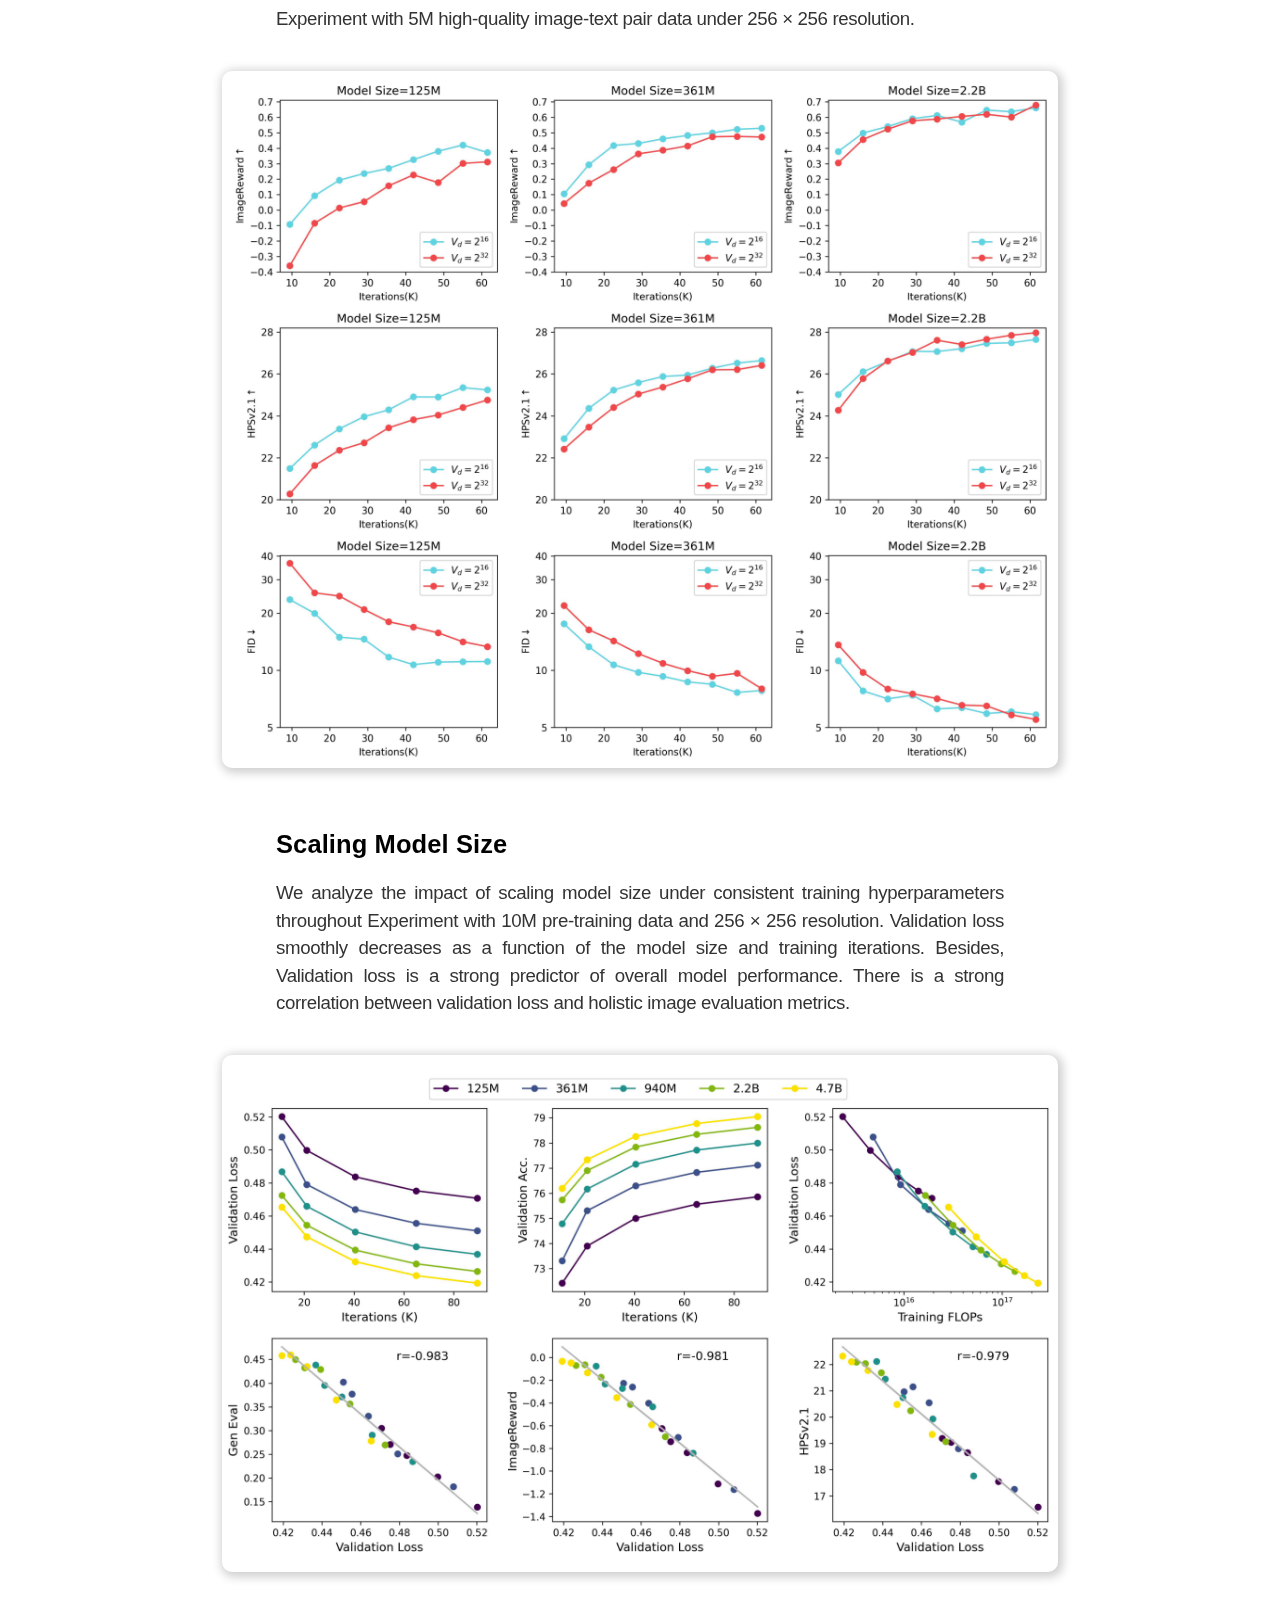
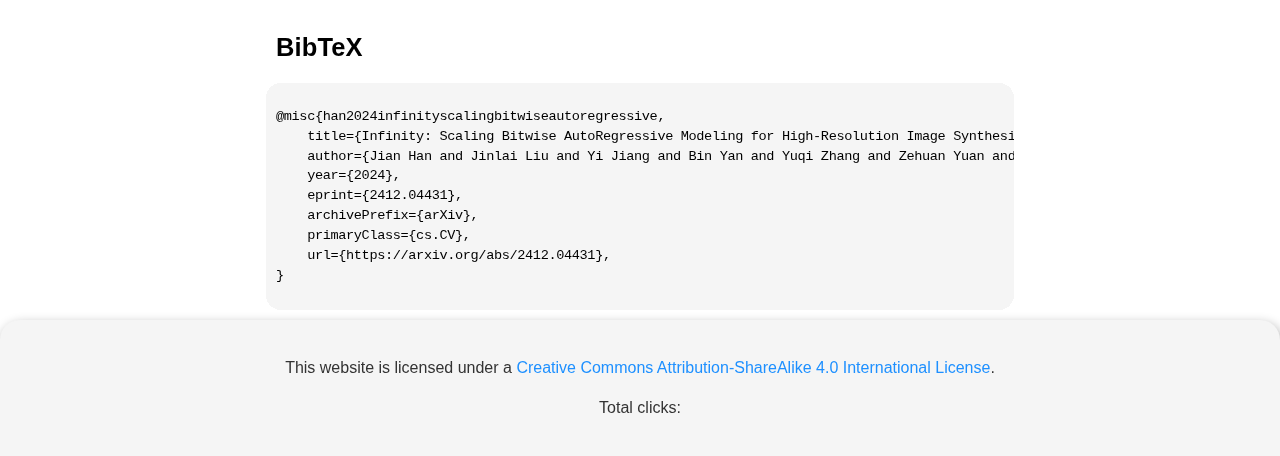
==== commit a7306f85: "[update] add demo & huggingface" ====
--- a/index.html
+++ b/index.html
@@ -525,6 +525,8 @@
 
         <a href="https://arxiv.org/abs/2412.04431" class="button">Paper</a>
         <a href="https://github.com/FoundationVision/Infinity" class="button">Code</a>
+        <a href="https://huggingface.co/FoundationVision/Infinity" class="button">Huggingface</a>
+        <a href="https://opensource.bytedance.com/gmpt/t2i/invite" class="button">Demo</a>
     </div>
 
     <div class="gallery-container">
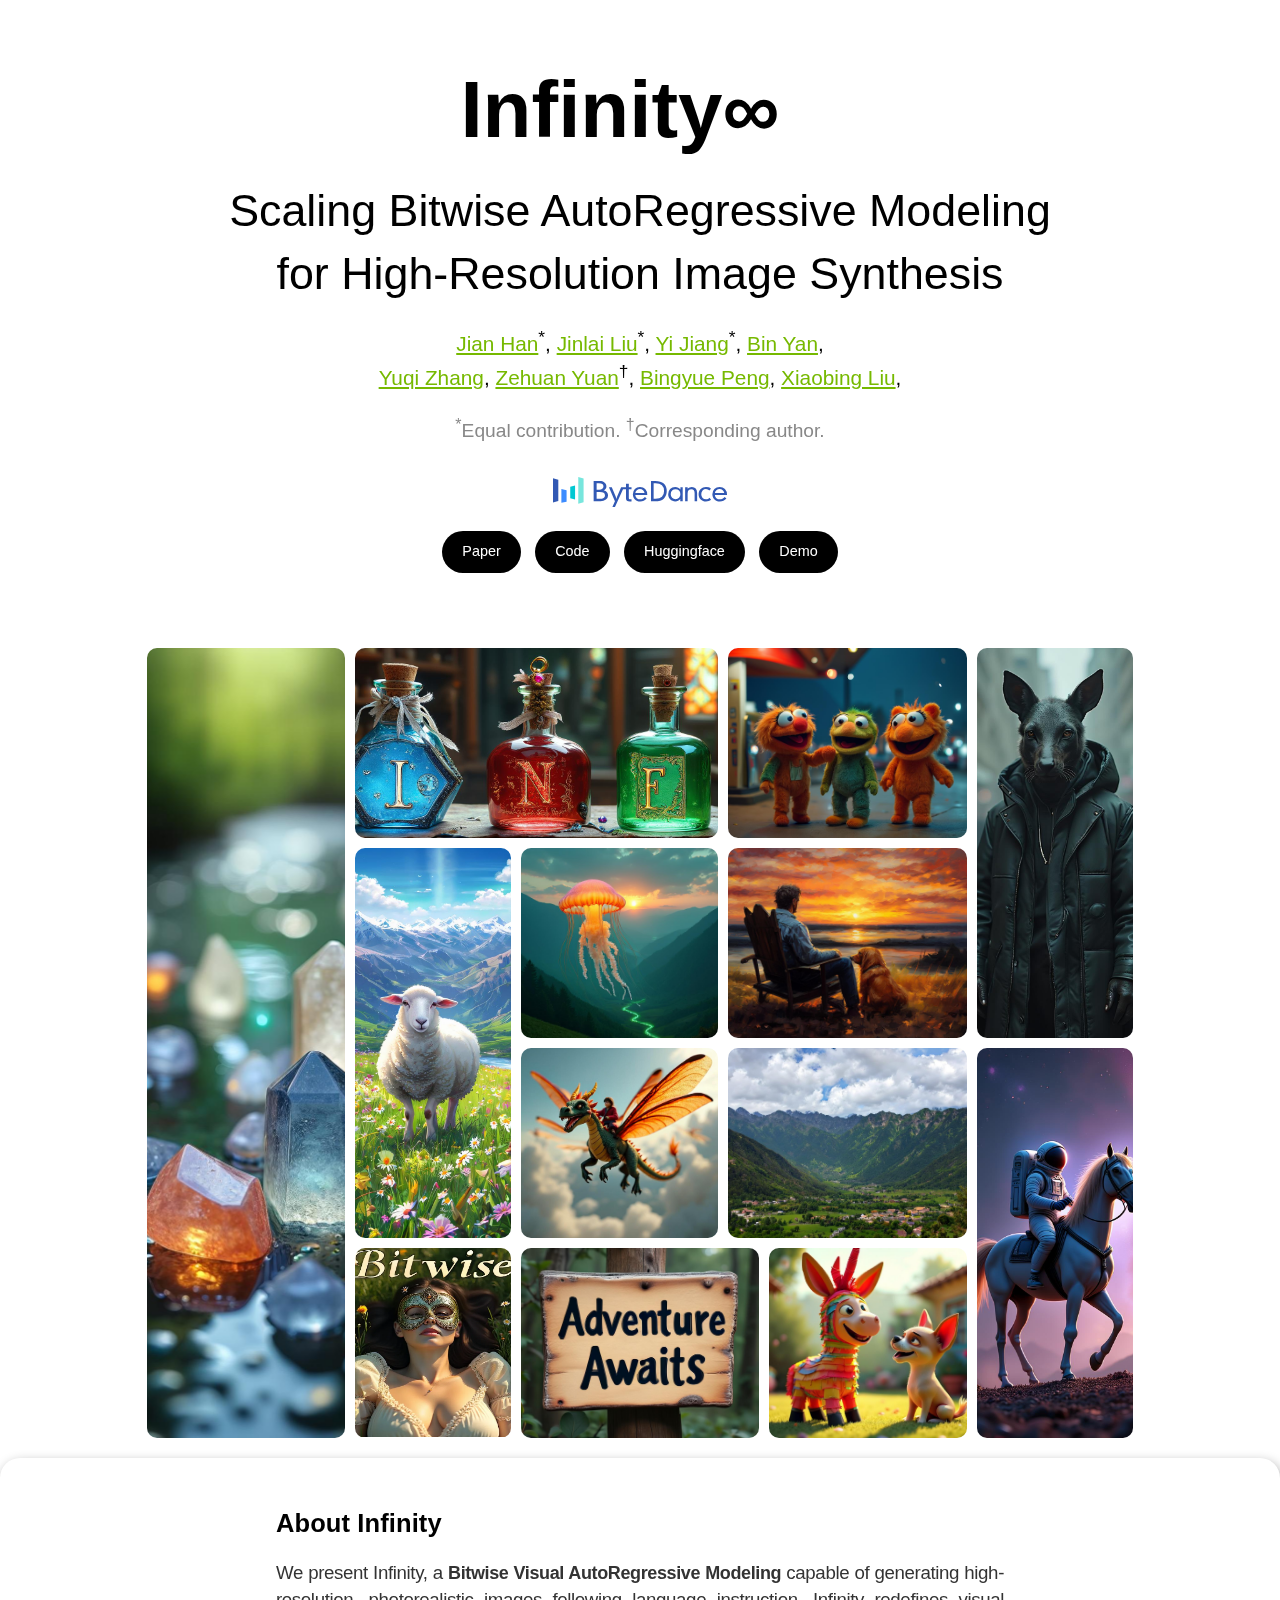
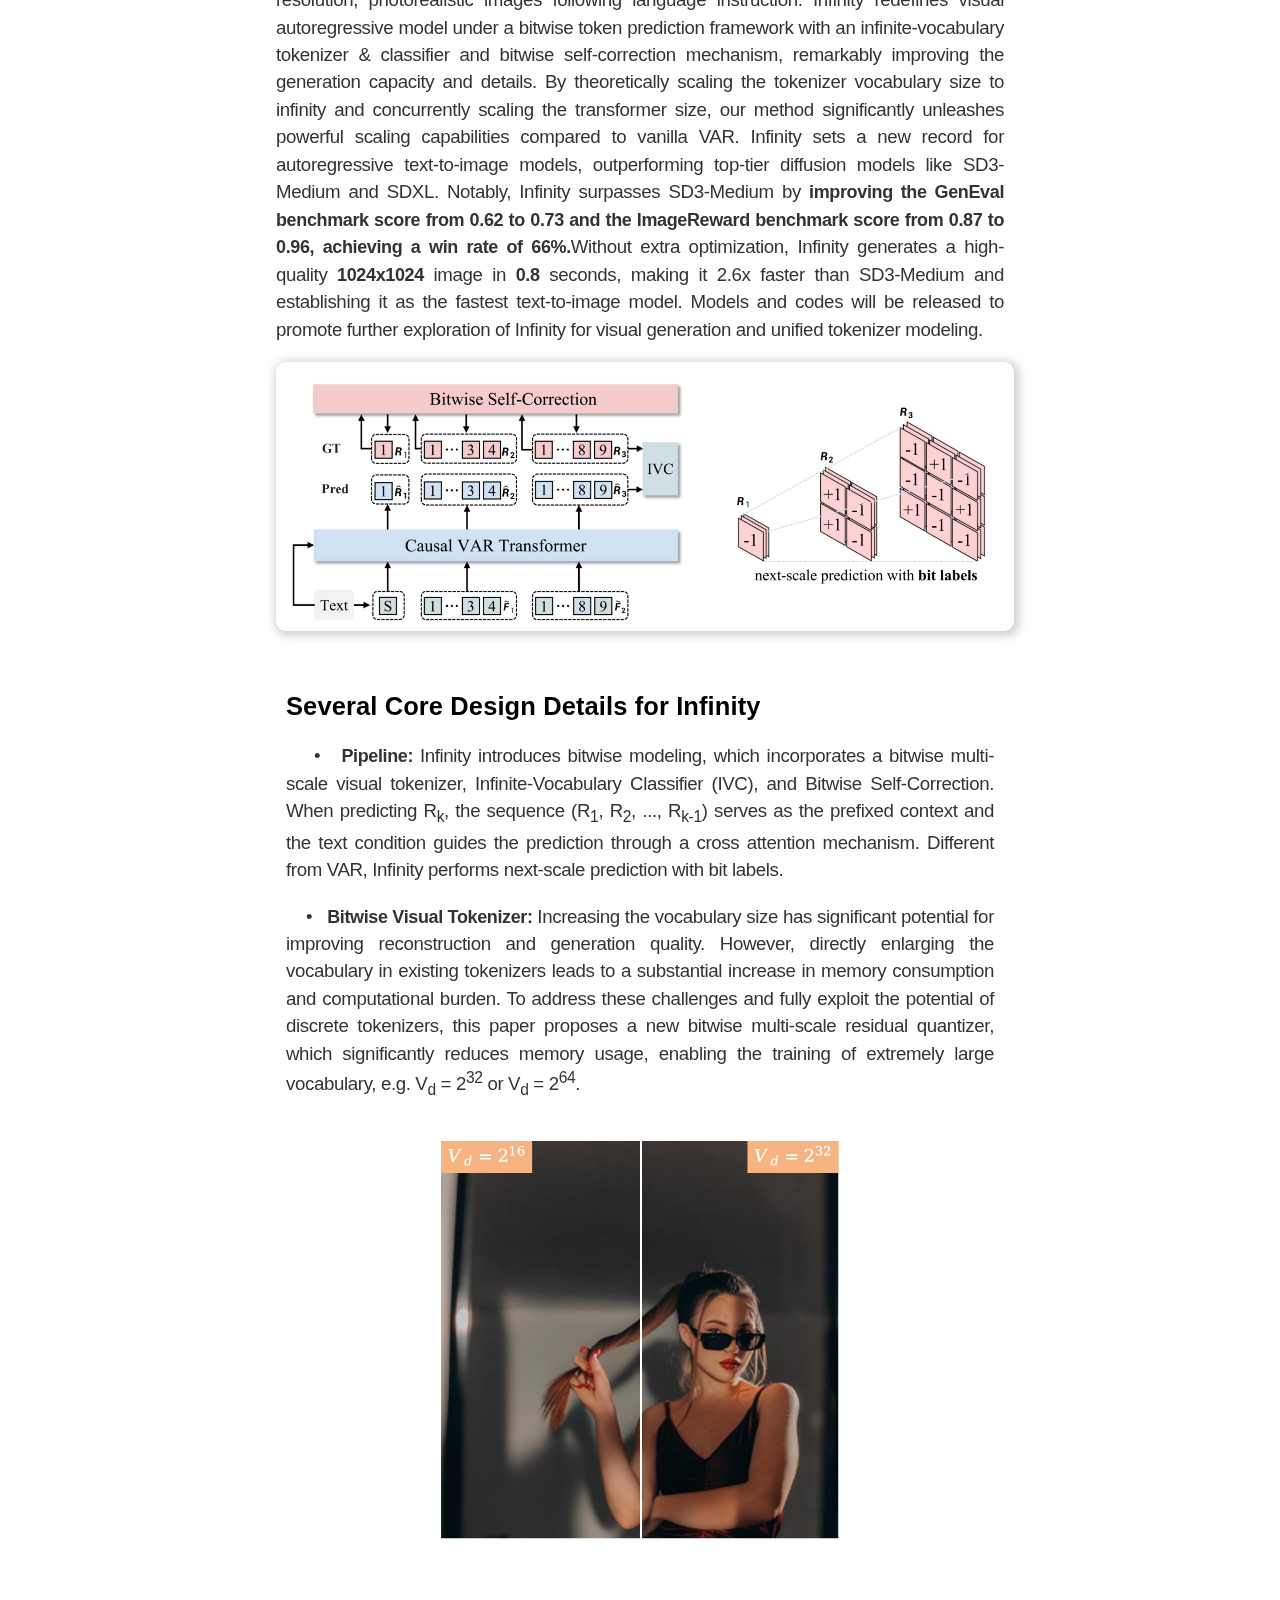
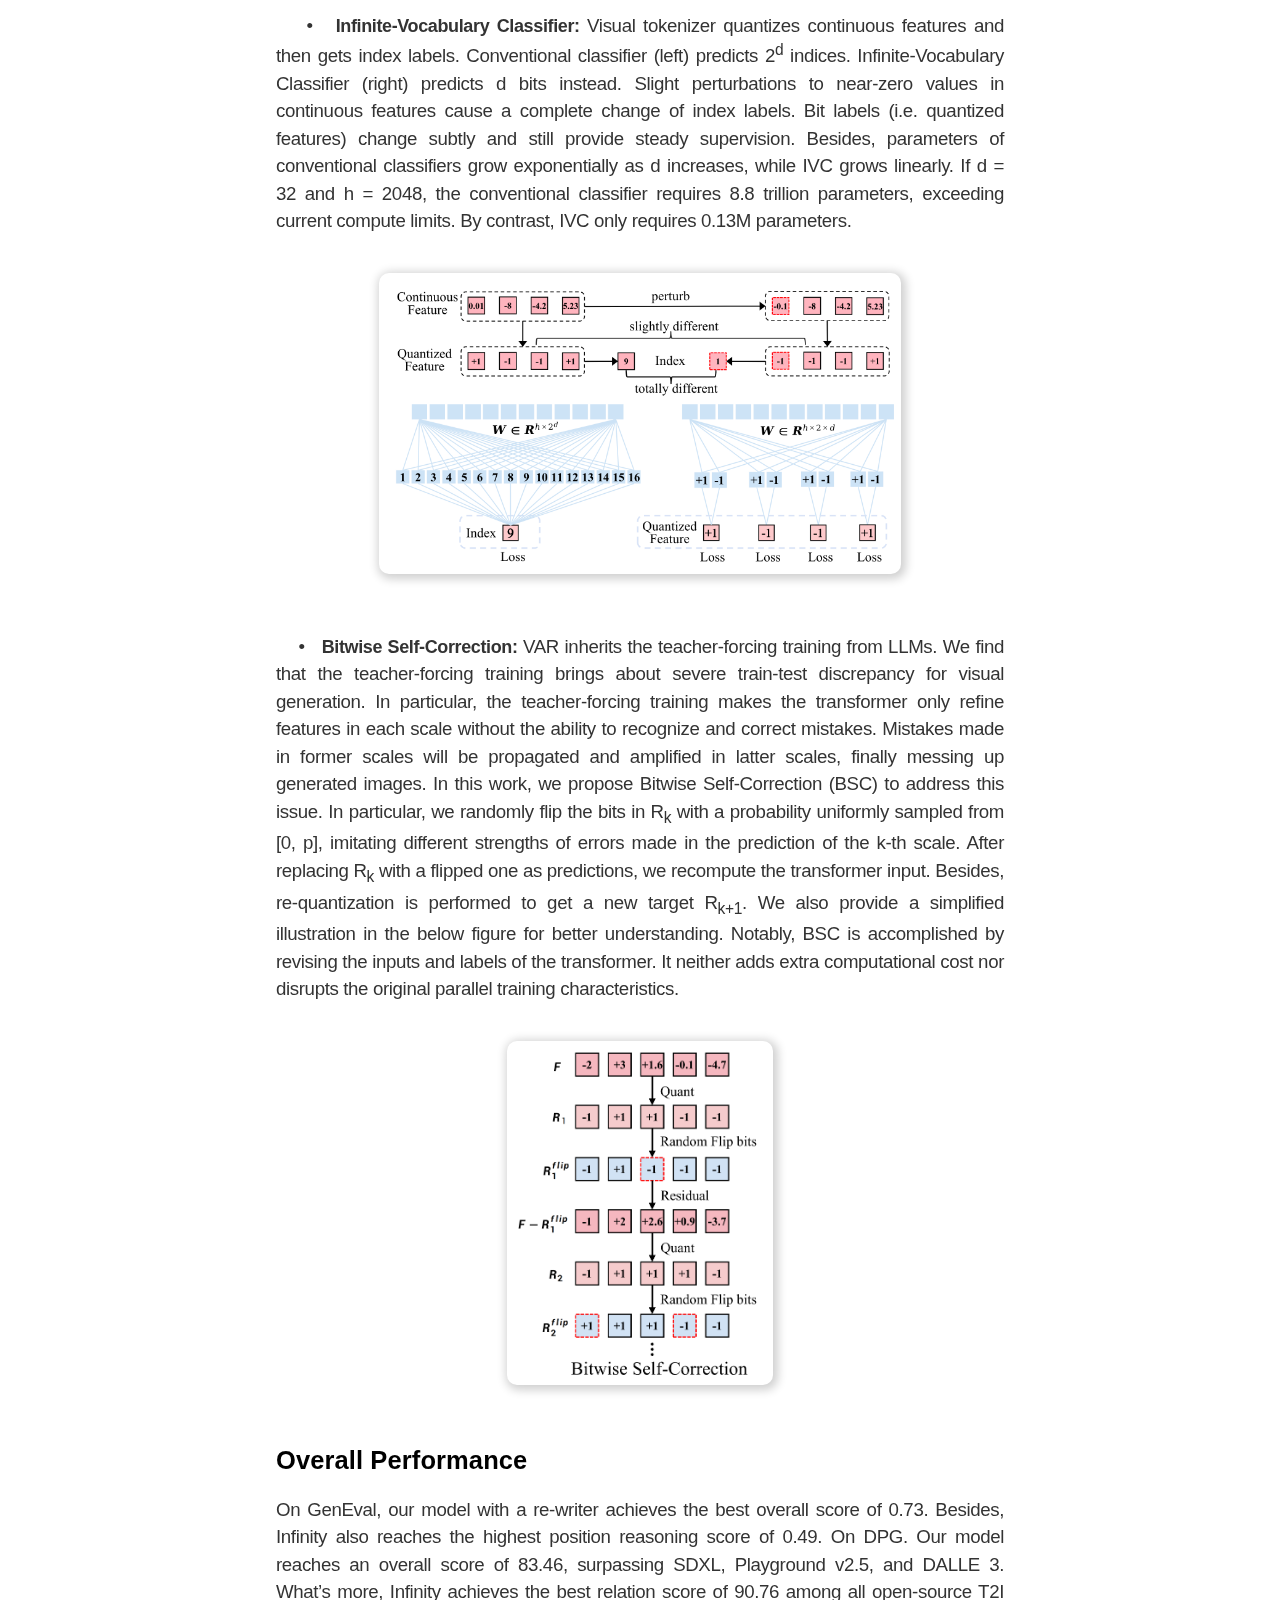
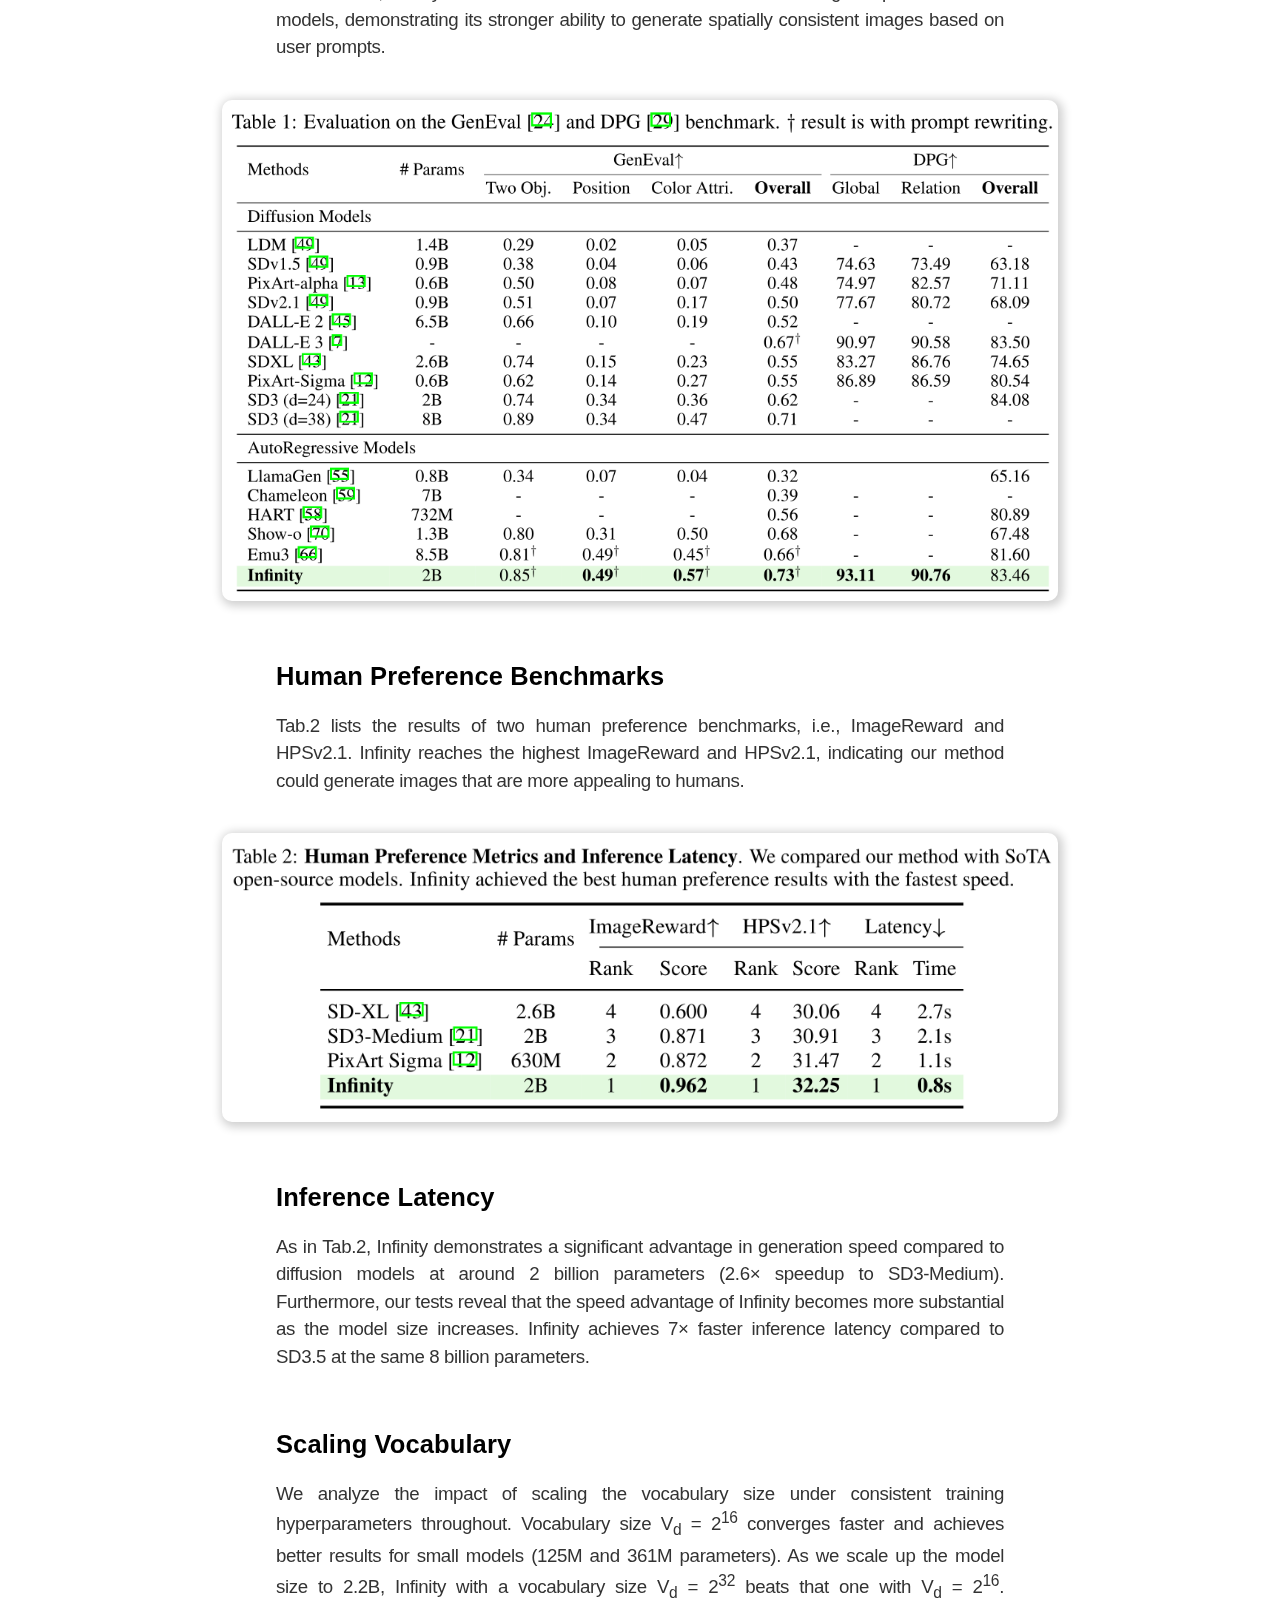
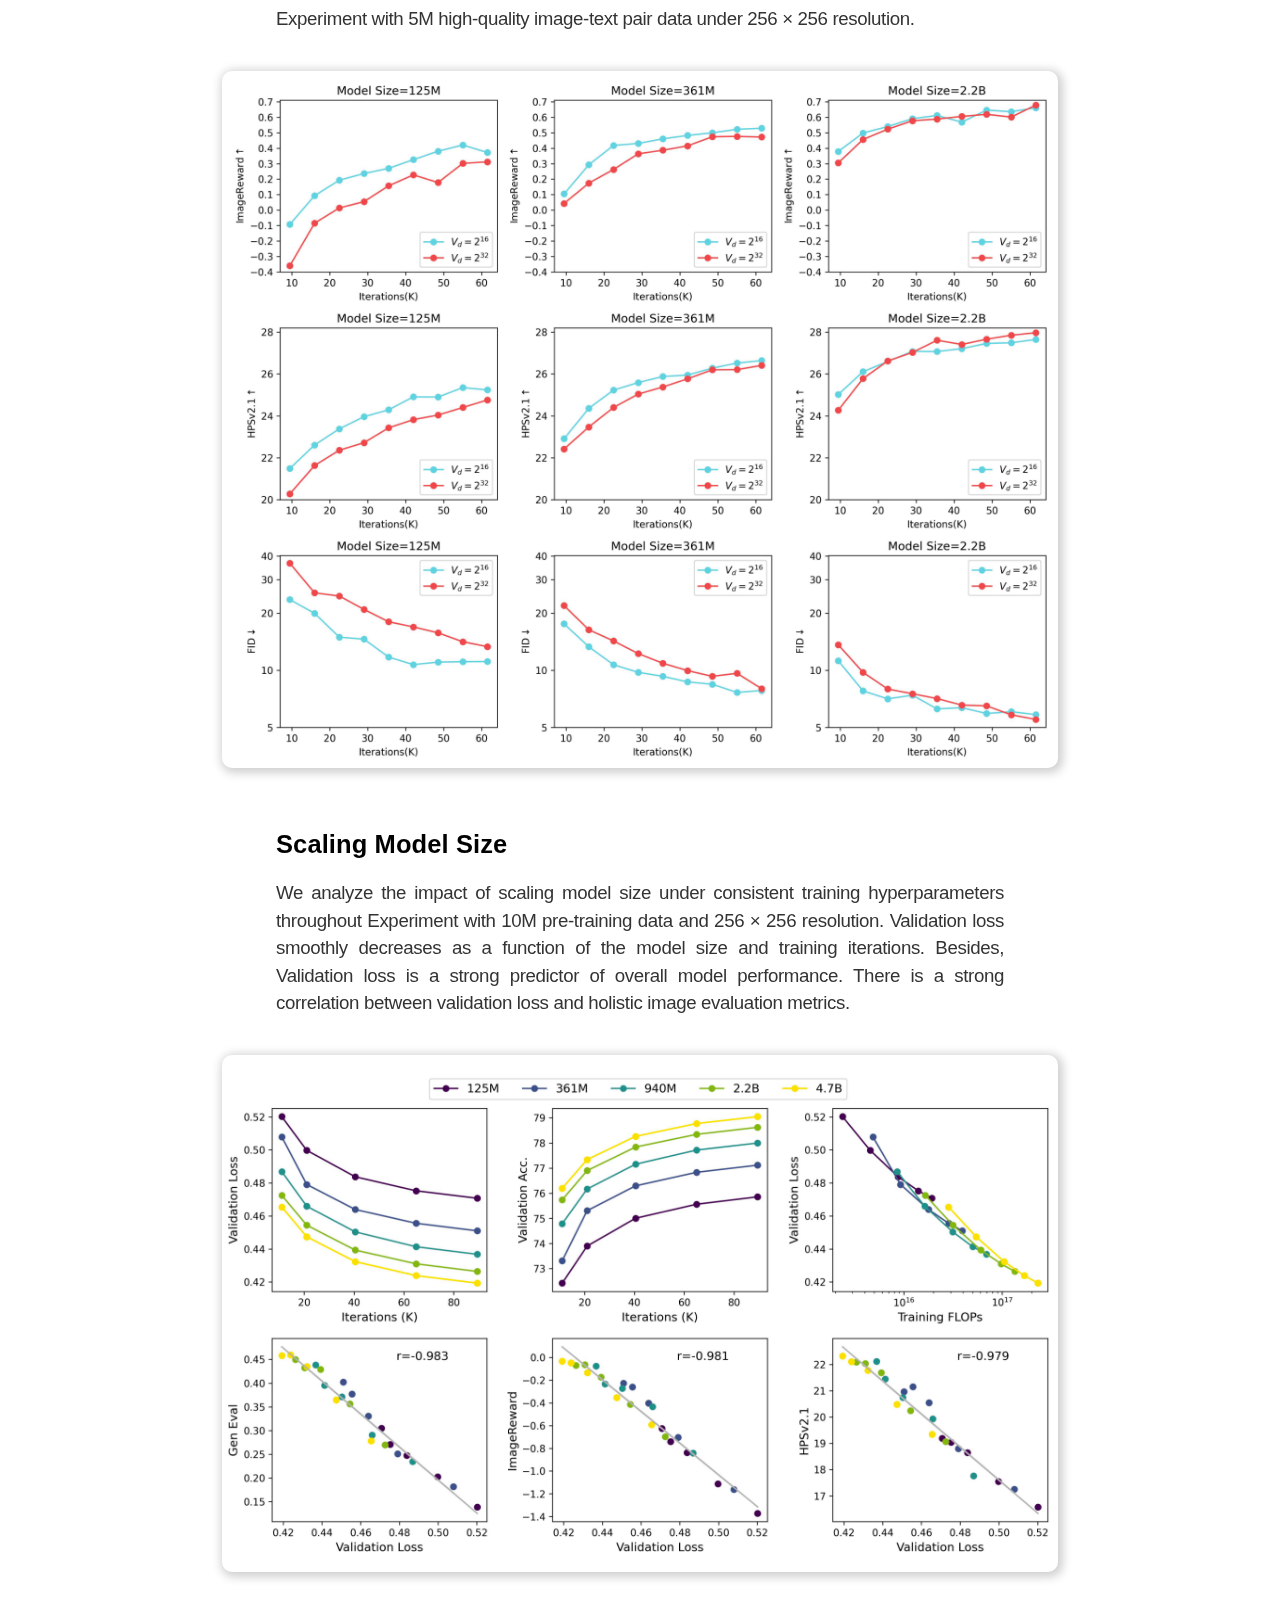
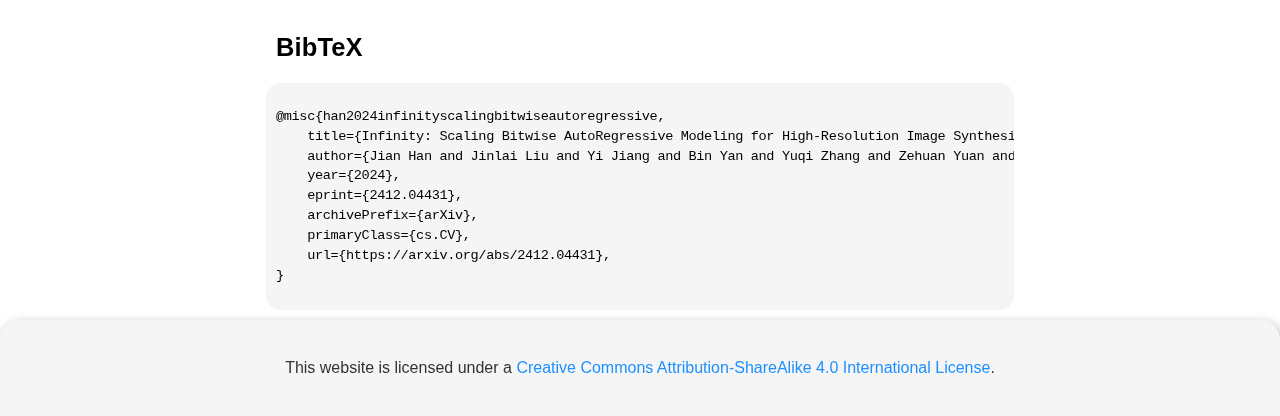
==== commit 014616d0: "[update] add clicks" ====
--- a/index.html
+++ b/index.html
@@ -735,6 +735,8 @@
             </div>
         </section>
 
+    <script type='text/javascript' id='clustrmaps' src='//cdn.clustrmaps.com/map_v2.js?cl=ffffff&w=500&t=n&d=rFjgDPliELS2sho5IH4NWd0nh1L61KKlgYo1iIhVgrM'></script>
+
     </section>
     <!--End BibTex citation -->
 
@@ -748,7 +750,6 @@
                             This website is licensed under a <a rel="license" href="http://creativecommons.org/licenses/by-sa/4.0/" target="_blank">Creative
                                 Commons Attribution-ShareAlike 4.0 International License</a>.
                         </p>
-                        <span id="busuanzi_container_site_pv" style="display: inline;">Total clicks: <span id="busuanzi_value_site_pv"></span></span><p></p>
                     </div>
                 </div>
             </div>
@@ -797,6 +798,8 @@
             // image4.style.clipPath = `inset(0 0 0 ${percentage}%)`;
         });
     </script>
+
+
 
 </body><grammarly-desktop-integration data-grammarly-shadow-root="true"><template shadowrootmode="open"><style>
       div.grammarly-desktop-integration {
